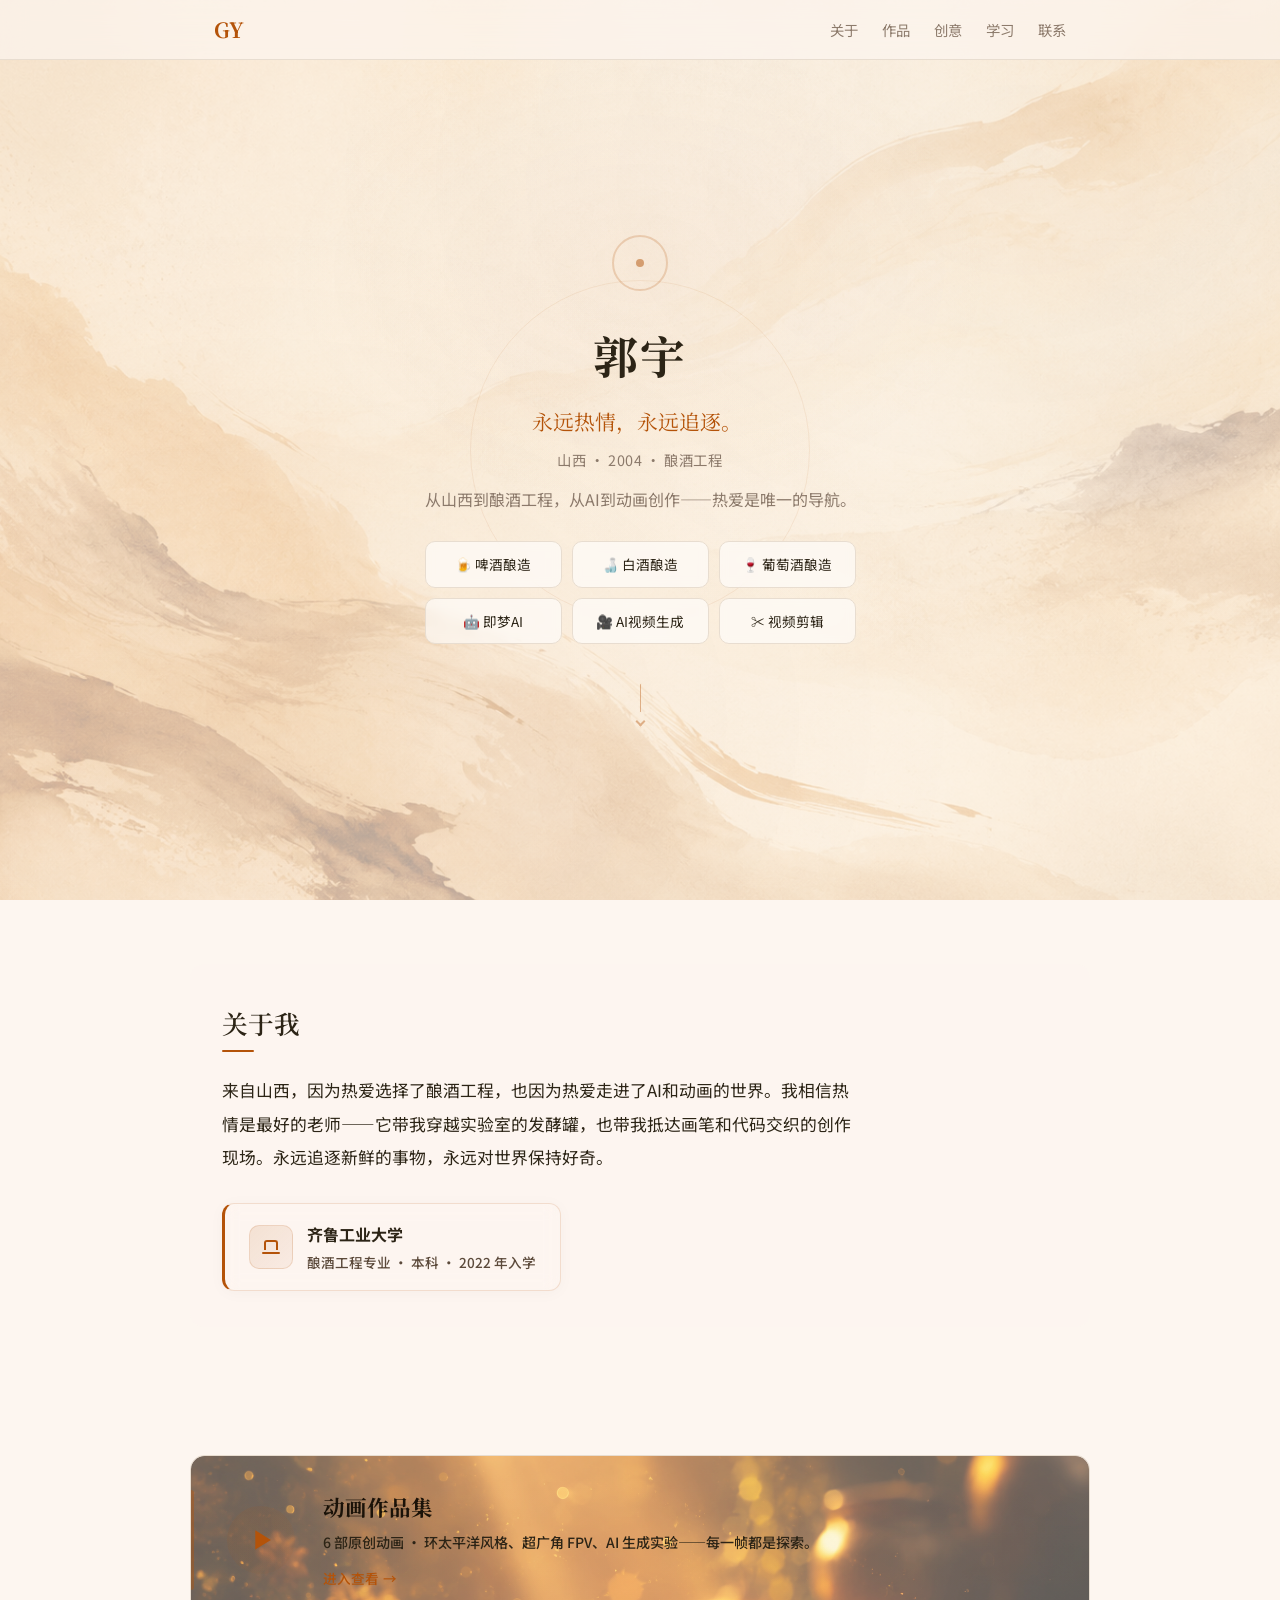
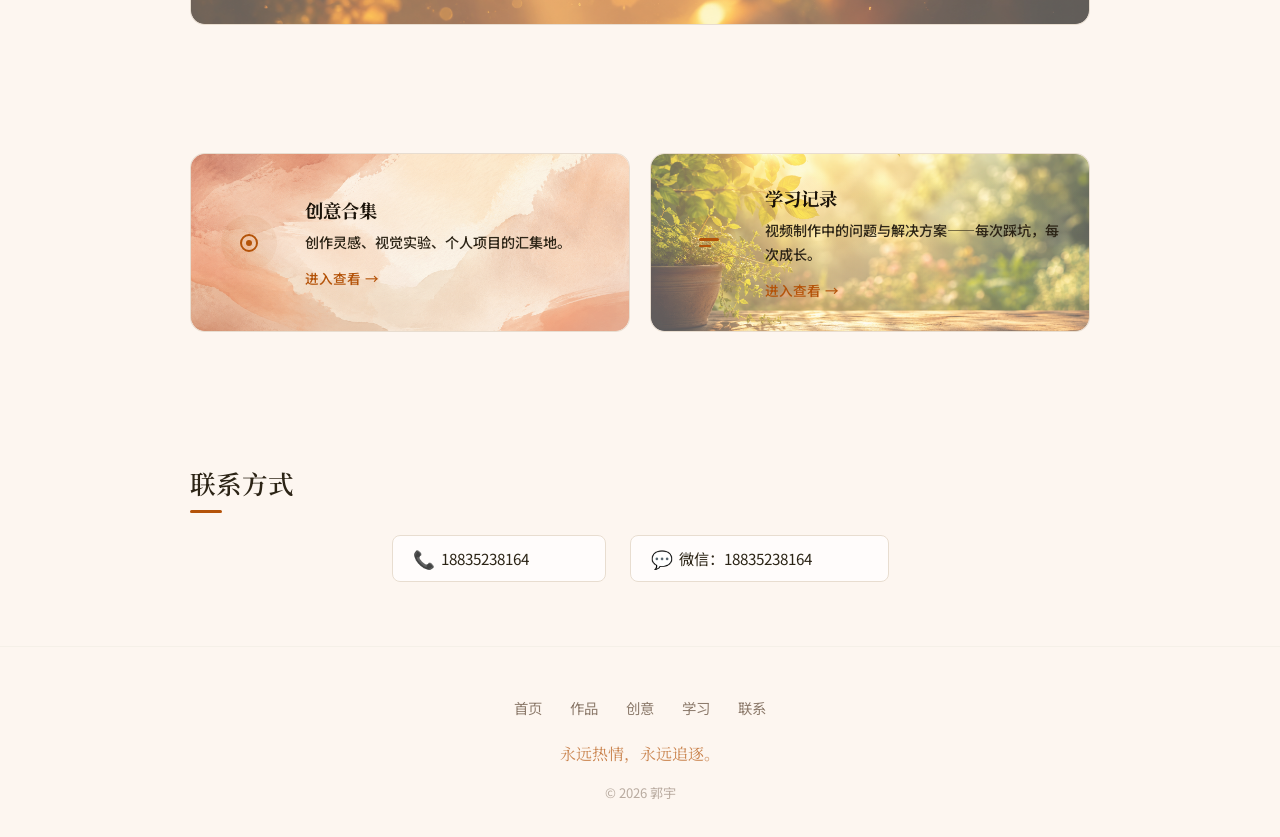
==== index.html @ 1d358f66 "fix: remove background from education badge Co-Authored-By: Claude Opus 4.7 <noreply@anthropic.com>" ====
<!DOCTYPE html>
<html lang="zh-CN">
<head>
  <meta charset="UTF-8">
  <meta name="viewport" content="width=device-width, initial-scale=1.0">
  <link rel="icon" type="image/png" href="images/favicon.png">
  <title>郭宇 · 个人主页</title>
  <meta name="description" content="永远热情，永远追逐。从山西到酿酒工程，从AI到动画创作。">
  <!-- Open Graph / 社交分享 -->
  <meta property="og:title" content="郭宇 · 个人主页">
  <meta property="og:description" content="永远热情，永远追逐。从酿酒工程到AI动画创作——热爱是唯一的导航。">
  <meta property="og:type" content="website">
  <meta property="og:locale" content="zh_CN">
  <link rel="preconnect" href="https://fonts.googleapis.com">
  <link href="https://fonts.googleapis.com/css2?family=Noto+Sans+SC:wght@300;400;500;700&family=Noto+Serif+SC:wght@400;600;700&family=Inter:wght@300;400;500&display=swap" rel="stylesheet">
  <link rel="stylesheet" href="css/style.css?v=23">
</head>
<body>
  <nav id="navbar">
    <div class="nav-inner">
      <span class="nav-logo">GY</span>
      <div class="nav-links">
        <a href="#about">关于</a>
        <a href="works.html">作品</a>
        <a href="creative.html">创意</a>
        <a href="learning.html">学习</a>
        <a href="#contact">联系</a>
      </div>
    </div>
  </nav>

  <section id="hero">
    <div class="hero-bg"></div>
    <div class="hero-content">
      <div class="hero-ornament reveal"></div>
      <h1 class="hero-name reveal">郭宇</h1>
      <p class="hero-tagline reveal">永远热情，永远追逐。</p>
      <p class="hero-meta reveal">山西 · 2004 · 酿酒工程</p>
      <p class="hero-subtitle reveal">从山西到酿酒工程，从AI到动画创作——热爱是唯一的导航。</p>
      <div class="hero-skills">
        <span class="hero-skill-tag reveal">🍺 啤酒酿造</span>
        <span class="hero-skill-tag reveal">🍶 白酒酿造</span>
        <span class="hero-skill-tag reveal">🍷 葡萄酒酿造</span>
        <span class="hero-skill-tag reveal">🤖 即梦AI</span>
        <span class="hero-skill-tag reveal">🎥 AI视频生成</span>
        <span class="hero-skill-tag reveal">✂️ 视频剪辑</span>
      </div>
      <div class="hero-scroll-hint"><span></span></div>
    </div>
  </section>

  <section id="about" class="section">
    <div class="container">
      <div class="about-card reveal">
        <h2 class="section-title">关于我</h2>
        <div class="about-content">
          <p>来自山西，因为热爱选择了酿酒工程，也因为热爱走进了AI和动画的世界。我相信热情是最好的老师——它带我穿越实验室的发酵罐，也带我抵达画笔和代码交织的创作现场。永远追逐新鲜的事物，永远对世界保持好奇。</p>
        </div>
        <div class="about-edu">
          <div class="about-edu-badge">
            <div class="icon-graduation"></div>
          </div>
          <div class="about-edu-text">
            <strong>齐鲁工业大学</strong>
            <span>酿酒工程专业 · 本科 · 2022 年入学</span>
          </div>
        </div>
      </div>
    </div>
  </section>

  <!-- 作品 — 全宽大卡 -->
  <section id="works" class="section">
    <div class="container">
      <a href="works.html" class="section-entry entry-featured reveal">
        <div class="entry-bg" style="background-image: url('images/bg-works.png')"></div>
        <div class="entry-visual">
          <div class="entry-icon-circle entry-icon-lg">
            <div class="entry-icon-shape icon-works"></div>
          </div>
        </div>
        <div class="entry-body">
          <h3>动画作品集</h3>
          <p>6 部原创动画 · 环太平洋风格、超广角 FPV、AI 生成实验——每一帧都是探索。</p>
          <span class="entry-arrow">进入查看 <span class="arrow">→</span></span>
        </div>
        <div class="entry-accent-bar"></div>
      </a>
    </div>
  </section>

  <!-- 创意 + 学习 并排 -->
  <section id="creative" class="section">
    <div class="container">
      <div class="entry-row">
        <a href="creative.html" class="section-entry reveal">
          <div class="entry-bg" style="background-image: url('images/bg-creative.png')"></div>
          <div class="entry-visual">
            <div class="entry-icon-circle">
              <div class="entry-icon-shape icon-creative"></div>
            </div>
          </div>
          <div class="entry-body">
            <h3>创意合集</h3>
            <p>创作灵感、视觉实验、个人项目的汇集地。</p>
            <span class="entry-arrow">进入查看 <span class="arrow">→</span></span>
          </div>
        </a>
        <a href="learning.html" class="section-entry reveal">
          <div class="entry-bg" style="background-image: url('images/bg-learning.png')"></div>
          <div class="entry-visual">
            <div class="entry-icon-circle">
              <div class="entry-icon-shape icon-learning"></div>
            </div>
          </div>
          <div class="entry-body">
            <h3>学习记录</h3>
            <p>视频制作中的问题与解决方案——每次踩坑，每次成长。</p>
            <span class="entry-arrow">进入查看 <span class="arrow">→</span></span>
          </div>
        </a>
      </div>
    </div>
  </section>

  <section id="contact" class="section">
    <div class="container">
      <h2 class="section-title reveal">联系方式</h2>
      <div class="contact-content reveal">
        <div class="contact-links">
          <button class="contact-link" data-copy="18835238164">
            <span class="contact-link-icon">📞</span>
            <span>18835238164</span>
            <span class="contact-copy-hint">点击复制</span>
          </button>
          <button class="contact-link" data-copy="18835238164">
            <span class="contact-link-icon">💬</span>
            <span>微信：18835238164</span>
            <span class="contact-copy-hint">点击复制</span>
          </button>
        </div>
      </div>
    </div>
  </section>

  <footer>
    <div class="footer-inner">
      <div class="footer-links">
        <a href="index.html">首页</a>
        <a href="works.html">作品</a>
        <a href="creative.html">创意</a>
        <a href="learning.html">学习</a>
        <a href="#contact">联系</a>
      </div>
      <p class="footer-tagline">永远热情，永远追逐。</p>
      <p class="footer-copy">&copy; 2026 郭宇</p>
    </div>
  </footer>

  <button id="back-to-top" aria-label="回到顶部">↑</button>
  <div class="toast" id="copy-toast">✓ 已复制到剪贴板</div>
  <script src="js/main.js?v=23"></script>
</body>
</html>
---- css/style.css ----
:root {
  --bg: #FDF6F0;
  --bg-alt: #F5EDE3;
  --card-bg: rgba(255, 255, 255, 0.7);
  --card-border: #E8DDD0;
  --text: #2C2416;
  --text-secondary: #8C7A6B;
  --accent: #B45309;
  --divider: #F5F0E8;
  --glass-blur: blur(12px);
  --font-serif: 'Noto Serif SC', Georgia, serif;
  --font-sans: 'Noto Sans SC', 'Inter', sans-serif;
  --max-width: 900px;
  --nav-height: 60px;
}

*, *::before, *::after {
  margin: 0;
  padding: 0;
  box-sizing: border-box;
}

html {
  scroll-behavior: smooth;
  font-size: 16px;
}

body {
  font-family: var(--font-sans);
  background: var(--bg);
  color: var(--text);
  line-height: 1.8;
  -webkit-font-smoothing: antialiased;
  position: relative;
}

/* Full-page fixed background image */
body::before {
  content: '';
  position: fixed;
  inset: 0;
  background: url('../images/hero-bg.png') center/cover no-repeat;
  z-index: -1;
  opacity: 0.35;
}

#navbar {
  position: fixed;
  top: 0;
  left: 0;
  right: 0;
  height: var(--nav-height);
  background: rgba(253, 246, 240, 0.7);
  backdrop-filter: var(--glass-blur);
  border-bottom: 1px solid var(--card-border);
  z-index: 100;
}

.nav-inner {
  max-width: var(--max-width);
  margin: 0 auto;
  display: flex;
  justify-content: space-between;
  align-items: center;
  height: 100%;
  padding: 0 24px;
}

.nav-logo {
  font-family: var(--font-serif);
  font-weight: 700;
  font-size: 1.3rem;
  color: var(--accent);
}

.nav-links {
  display: flex;
  gap: 24px;
}

.nav-links a {
  text-decoration: none;
  color: var(--text-secondary);
  font-size: 0.9rem;
  font-weight: 400;
  transition: color 0.2s;
}

.nav-links a:hover {
  color: var(--accent);
}

@media (max-width: 640px) {
  .nav-links {
    gap: 12px;
  }
  .nav-links a {
    font-size: 0.78rem;
  }
}

#hero {
  position: relative;
  min-height: 100vh;
  display: flex;
  align-items: center;
  justify-content: center;
  text-align: center;
  overflow: hidden;
}

.hero-bg {
  position: absolute;
  inset: 0;
  background:
    radial-gradient(ellipse 600px 400px at 50% 30%, rgba(180, 83, 9, 0.04) 0%, transparent 60%),
    radial-gradient(ellipse at 20% 80%, rgba(180, 83, 9, 0.04) 0%, transparent 50%),
    radial-gradient(ellipse at 80% 20%, rgba(140, 122, 107, 0.03) 0%, transparent 50%);
  z-index: 0;
}

.hero-bg::before {
  content: '';
  position: absolute;
  inset: 0;
  background-image:
    radial-gradient(circle at 15% 85%, rgba(180, 83, 9, 0.04) 1px, transparent 1px),
    radial-gradient(circle at 85% 15%, rgba(140, 122, 107, 0.03) 1px, transparent 1px);
  background-size: 60px 60px, 40px 40px;
  opacity: 0.4;
}

/* Decorative ring behind hero text */
.hero-bg::after {
  content: '';
  position: absolute;
  top: 50%;
  left: 50%;
  transform: translate(-50%, -50%);
  width: 340px;
  height: 340px;
  border: 1px solid rgba(180, 83, 9, 0.08);
  border-radius: 50%;
  pointer-events: none;
}

.hero-content {
  position: relative;
  z-index: 1;
  padding: 120px 24px 60px;
}

.hero-ornament {
  width: 56px;
  height: 56px;
  border-radius: 50%;
  border: 2px solid rgba(180, 83, 9, 0.2);
  margin: 0 auto 24px;
  position: relative;
}
.hero-ornament::after {
  content: '';
  position: absolute;
  top: 50%;
  left: 50%;
  transform: translate(-50%, -50%);
  width: 8px;
  height: 8px;
  background: var(--accent);
  border-radius: 50%;
  opacity: 0.5;
}

.hero-name {
  font-family: var(--font-serif);
  font-size: 2.8rem;
  font-weight: 700;
  color: var(--text);
  letter-spacing: 0.05em;
  margin-bottom: 8px;
}

.hero-tagline {
  font-family: var(--font-serif);
  font-size: 1.3rem;
  color: var(--accent);
  margin-bottom: 6px;
}

/* Typewriter cursor */
.hero-tagline.typing::after {
  content: '|';
  animation: blink 0.8s step-end infinite;
  color: var(--accent);
  opacity: 0.6;
}

.hero-tagline.typed::after {
  content: '|';
  color: var(--accent);
  opacity: 0;
  transition: opacity 0.5s;
}

@keyframes blink {
  0%, 100% { opacity: 0.6; }
  50% { opacity: 0; }
}

.hero-meta {
  font-size: 0.9rem;
  color: var(--text-secondary);
  margin-bottom: 12px;
  letter-spacing: 0.04em;
}

.hero-subtitle {
  font-size: 1rem;
  color: var(--text-secondary);
  max-width: 480px;
  margin: 0 auto;
  line-height: 1.8;
}

.hero-skills {
  display: grid;
  grid-template-columns: repeat(3, 1fr);
  gap: 10px;
  margin-top: 28px;
  max-width: 480px;
  margin-left: auto;
  margin-right: auto;
}

.hero-skill-tag {
  display: flex;
  align-items: center;
  justify-content: center;
  gap: 5px;
  padding: 10px 8px;
  background: rgba(255,255,255,0.6);
  backdrop-filter: blur(4px);
  border: 1px solid var(--card-border);
  border-radius: 10px;
  font-size: 0.85rem;
  color: var(--text);
  transition: all 0.25s;
  white-space: nowrap;
}

.hero-skill-tag:hover {
  background: rgba(255,255,255,0.9);
  border-color: var(--accent);
  transform: translateY(-1px);
  box-shadow: 0 4px 16px rgba(0,0,0,0.05);
}

@media (max-width: 480px) {
  .hero-skills {
    grid-template-columns: repeat(2, 1fr);
    max-width: 320px;
  }
  .hero-skill-tag {
    font-size: 0.78rem;
    padding: 8px 6px;
  }
}

.hero-scroll-hint {
  margin-top: 40px;
  display: flex;
  flex-direction: column;
  align-items: center;
  gap: 6px;
  opacity: 0.4;
}

.hero-scroll-hint span {
  display: block;
  width: 1px;
  height: 28px;
  background: var(--accent);
  border-radius: 1px;
  animation: scrollLine 2.5s ease-in-out infinite;
}

.hero-scroll-hint::after {
  content: '';
  display: block;
  width: 7px;
  height: 7px;
  border-right: 2px solid var(--accent);
  border-bottom: 2px solid var(--accent);
  transform: rotate(45deg);
  animation: scrollChevron 2.5s ease-in-out infinite;
}

@keyframes scrollLine {
  0%, 100% { height: 28px; opacity: 0.6; }
  50% { height: 14px; opacity: 1; }
}

@keyframes scrollChevron {
  0%, 100% { opacity: 0.6; transform: rotate(45deg) translateY(0); }
  50% { opacity: 1; transform: rotate(45deg) translateY(3px); }
}

/* ============================================
   Shared Section & Card Styles
   ============================================ */

.section {
  padding: 64px 24px;
}

/* Card background image layer */
.entry-bg {
  position: absolute;
  inset: 0;
  background-size: cover;
  background-position: center;
  border-radius: 14px;
  z-index: 0;
  pointer-events: none;
}

.entry-bg::after {
  content: '';
  position: absolute;
  inset: 0;
  background: rgba(253, 246, 240, 0.35);
  border-radius: inherit;
}

.entry-visual,
.entry-body,
.entry-accent-bar {
  position: relative;
  z-index: 1;
}

.entry-row {
  display: grid;
  grid-template-columns: 1fr 1fr;
  gap: 20px;
}

.container {
  max-width: var(--max-width);
  margin: 0 auto;
}

.section-title {
  font-family: var(--font-serif);
  font-size: 1.6rem;
  font-weight: 600;
  color: var(--text);
  margin-bottom: 28px;
  position: relative;
  display: inline-block;
}

.section-title::after {
  content: '';
  position: absolute;
  bottom: -6px;
  left: 0;
  width: 32px;
  height: 2.5px;
  background: var(--accent);
  border-radius: 2px;
}

.card {
  background: var(--card-bg);
  backdrop-filter: var(--glass-blur);
  border: 1px solid var(--card-border);
  border-radius: 12px;
  padding: 24px;
  transition: transform 0.2s, box-shadow 0.2s;
}

.card:hover {
  transform: translateY(-2px);
  box-shadow: 0 8px 30px rgba(0,0,0,0.06);
}

/* ============================================
   About Section
   ============================================ */

.about-card {
  position: relative;
  border-radius: 14px;
  padding: 36px 32px;
  background: rgba(253, 246, 240, 0.4);
}

/* ============================================
   About & Education
   ============================================ */

.about-content {
  max-width: 640px;
}

.about-content p {
  font-size: 1.05rem;
  color: var(--text);
  line-height: 2;
}

/* Education badge inside about section */
.about-edu {
  display: inline-flex;
  align-items: center;
  gap: 14px;
  margin-top: 28px;
  padding: 16px 24px;
  backdrop-filter: blur(8px);
  border: 1px solid rgba(180,83,9,0.15);
  border-left: 3px solid var(--accent);
  border-radius: 12px;
  box-shadow: 0 2px 16px rgba(0,0,0,0.03);
  transition: all 0.3s;
  position: relative;
  overflow: hidden;
}

.about-edu:hover {
  border-color: rgba(180,83,9,0.3);
  box-shadow: 0 4px 24px rgba(0,0,0,0.05);
  transform: translateY(-1px);
}

.about-edu-badge,
.about-edu-text {
  position: relative;
  z-index: 1;
}

.about-edu-badge {
  width: 44px;
  height: 44px;
  display: flex;
  align-items: center;
  justify-content: center;
  background: linear-gradient(135deg, rgba(180,83,9,0.12), rgba(180,83,9,0.06));
  border: 1px solid rgba(180,83,9,0.15);
  border-radius: 10px;
  flex-shrink: 0;
}

/* CSS graduation cap icon */
.icon-graduation {
  width: 20px;
  height: 14px;
  position: relative;
}

.icon-graduation::before {
  content: '';
  position: absolute;
  top: 0;
  left: 50%;
  transform: translateX(-50%);
  width: 14px;
  height: 10px;
  border: 2px solid var(--accent);
  border-radius: 3px 3px 0 0;
  border-bottom: none;
}

.icon-graduation::after {
  content: '';
  position: absolute;
  bottom: 0;
  left: 50%;
  transform: translateX(-50%);
  width: 18px;
  height: 2px;
  background: var(--accent);
  border-radius: 1px;
}

.about-edu-text {
  display: flex;
  flex-direction: column;
  gap: 1px;
}

.about-edu-text strong {
  font-size: 1rem;
  font-weight: 700;
  color: var(--text);
}

.about-edu-text span {
  font-size: 0.85rem;
  font-weight: 500;
  color: #5c4a3b;
}
}

/* ============================================
   Skills
   ============================================ */

.skills-grid {
  display: grid;
  grid-template-columns: 1fr 1fr;
  gap: 32px;
}

.skill-group h3 {
  font-size: 1rem;
  font-weight: 500;
  color: var(--text-secondary);
  margin-bottom: 16px;
}

.skill-tags {
  display: flex;
  flex-wrap: wrap;
  gap: 10px;
}

.skill-tag {
  display: inline-block;
  padding: 6px 16px;
  background: var(--card-bg);
  border: 1px solid var(--card-border);
  border-radius: 20px;
  font-size: 0.9rem;
  color: var(--text);
  transition: all 0.2s;
}

.skill-tag:hover {
  border-color: var(--accent);
  color: var(--accent);
}

@media (max-width: 640px) {
  .skills-grid {
    grid-template-columns: 1fr;
    gap: 24px;
  }
}

/* ============================================
   Works / Portfolio
   ============================================ */

.works-category {
  margin-bottom: 40px;
}

.works-category h3 {
  font-size: 1.05rem;
  font-weight: 500;
  color: var(--text-secondary);
  margin-bottom: 16px;
  padding-bottom: 8px;
  border-bottom: 1px solid var(--divider);
}

.works-grid {
  display: grid;
  grid-template-columns: repeat(auto-fill, minmax(280px, 1fr));
  gap: 20px;
}

.work-card {
  background: var(--card-bg);
  backdrop-filter: var(--glass-blur);
  border: 1px solid var(--card-border);
  border-radius: 12px;
  overflow: hidden;
  transition: transform 0.2s;
}

.work-card:hover {
  transform: translateY(-4px);
}

.work-card video {
  width: 100%;
  display: block;
  background: #1a1a1a;
}

.work-card-info {
  padding: 16px;
}

.work-card-info h4 {
  font-size: 0.95rem;
  font-weight: 500;
  margin-bottom: 4px;
}

.work-card-info .work-meta {
  font-size: 0.8rem;
  color: var(--text-secondary);
}

/* ============================================
   Creative & Learning
   ============================================ */

.creative-grid {
  display: grid;
  grid-template-columns: repeat(auto-fill, minmax(260px, 1fr));
  gap: 20px;
}

.creative-card {
  background: var(--card-bg);
  backdrop-filter: var(--glass-blur);
  border: 1px solid var(--card-border);
  border-radius: 12px;
  overflow: hidden;
}

.creative-card img {
  width: 100%;
  height: 180px;
  object-fit: cover;
  filter: saturate(1) brightness(0.92);
  transition: filter 0.4s ease;
}

.creative-card:hover img {
  filter: saturate(1.15) brightness(1.03);
}

.creative-card-body {
  padding: 16px;
}

.creative-card-body h4 {
  font-size: 0.95rem;
  font-weight: 500;
  margin-bottom: 4px;
}

.creative-card-body p {
  font-size: 0.85rem;
  color: var(--text-secondary);
  line-height: 1.6;
}

.learning-list {
  display: flex;
  flex-direction: column;
  gap: 16px;
}

.learning-item {
  background: var(--card-bg);
  backdrop-filter: var(--glass-blur);
  border: 1px solid var(--card-border);
  border-radius: 12px;
  padding: 20px 24px;
}

.learning-item .problem {
  font-weight: 500;
  color: var(--accent);
  margin-bottom: 8px;
}

.learning-item .solution {
  color: var(--text);
  line-height: 1.8;
}

.learning-item .date {
  font-size: 0.8rem;
  color: var(--text-secondary);
  margin-top: 12px;
}

/* ============================================
   Contact & Footer
   ============================================ */

.contact-content {
  text-align: center;
}

.contact-status {
  display: inline-block;
  padding: 6px 20px;
  background: rgba(180, 83, 9, 0.08);
  border: 1px solid rgba(180, 83, 9, 0.15);
  border-radius: 20px;
  color: var(--accent);
  font-size: 0.9rem;
  margin-bottom: 24px;
}

.contact-links {
  display: flex;
  justify-content: center;
  gap: 24px;
  flex-wrap: wrap;
}

.contact-link {
  text-decoration: none;
  color: var(--text);
  padding: 10px 20px;
  background: var(--card-bg);
  border: 1px solid var(--card-border);
  border-radius: 8px;
  transition: all 0.2s;
  font-family: inherit;
  font-size: 0.95rem;
  cursor: pointer;
  display: inline-flex;
  align-items: center;
  gap: 6px;
  position: relative;
}

.contact-link:hover {
  border-color: var(--accent);
  color: var(--accent);
}

.contact-link-icon {
  font-size: 1.1rem;
}

.contact-copy-hint {
  font-size: 0.72rem;
  color: var(--text-secondary);
  opacity: 0;
  transition: opacity 0.2s;
  margin-left: 2px;
}

.contact-link:hover .contact-copy-hint {
  opacity: 0.7;
}

/* Toast notification */
.toast {
  position: fixed;
  bottom: 40px;
  left: 50%;
  transform: translateX(-50%) translateY(20px);
  background: var(--text);
  color: #fff;
  padding: 10px 24px;
  border-radius: 20px;
  font-size: 0.9rem;
  opacity: 0;
  transition: all 0.35s cubic-bezier(0.22, 0.61, 0.36, 1);
  pointer-events: none;
  z-index: 200;
}

.toast.toast-show {
  opacity: 1;
  transform: translateX(-50%) translateY(0);
}

/* ============================================
   Sub-page styles
   ============================================ */

.sub-page {
  padding-top: var(--nav-height);
}

.sub-hero {
  padding: 48px 24px 24px;
  text-align: center;
}

.sub-title {
  font-family: var(--font-serif);
  font-size: 2rem;
  font-weight: 700;
  color: var(--text);
  margin-bottom: 8px;
}

.sub-desc {
  font-size: 1rem;
  color: var(--text-secondary);
  max-width: 480px;
  margin: 0 auto;
  line-height: 1.8;
}

.nav-back {
  text-decoration: none;
  color: var(--text-secondary);
  font-size: 0.9rem;
  transition: color 0.2s;
}

.nav-back:hover {
  color: var(--accent);
}

.nav-spacer {
  width: 60px; /* balance the back link */
}

/* ============================================
   Section Entry Cards (gateway to sub-pages)
   ============================================ */

.section-entry {
  display: flex;
  align-items: center;
  gap: 28px;
  text-decoration: none;
  background-color: var(--bg);
  border: 1px solid var(--card-border);
  border-radius: 14px;
  padding: 28px 30px;
  transition: all 0.35s cubic-bezier(0.4, 0, 0.2, 1);
  position: relative;
  overflow: hidden;
}

/* Subtle texture */
.section-entry::after {
  content: '';
  position: absolute;
  inset: 0;
  background: linear-gradient(180deg, transparent 0%, rgba(180,83,9,0.012) 50%, transparent 100%);
  pointer-events: none;
}

/* Hover glow */
.section-entry::before {
  content: '';
  position: absolute;
  inset: 0;
  background: radial-gradient(ellipse at 0% 50%, rgba(180,83,9,0.04) 0%, transparent 70%);
  opacity: 0;
  transition: opacity 0.4s;
}

.section-entry:hover {
  transform: translateY(-2px);
  box-shadow: 0 8px 30px rgba(0,0,0,0.06);
  border-color: rgba(180,83,9,0.3);
}

.section-entry:hover::before {
  opacity: 1;
}

/* Featured (full-width) variant */
.entry-featured {
  padding: 32px 36px;
}

.entry-featured .entry-body h3 {
  font-size: 1.35rem;
  color: #1a1208;
}

.entry-accent-bar {
  position: absolute;
  left: 0;
  top: 20%;
  bottom: 20%;
  width: 3px;
  background: var(--accent);
  border-radius: 0 3px 3px 0;
  opacity: 0.4;
}

/* Icon area */
.entry-visual {
  flex-shrink: 0;
}

.entry-icon-circle {
  width: 56px;
  height: 56px;
  border-radius: 50%;
  background: linear-gradient(135deg, rgba(180,83,9,0.1) 0%, rgba(180,83,9,0.04) 100%);
  display: flex;
  align-items: center;
  justify-content: center;
  position: relative;
  transition: all 0.35s;
}

.entry-icon-lg {
  width: 68px;
  height: 68px;
}

.section-entry:hover .entry-icon-circle {
  background: linear-gradient(135deg, rgba(180,83,9,0.16) 0%, rgba(180,83,9,0.08) 100%);
  transform: scale(1.06);
}

/* CSS-only icons */
.entry-icon-shape {
  width: 24px;
  height: 24px;
  position: relative;
}

.icon-works {
  width: 24px;
  height: 24px;
  background: var(--accent);
  clip-path: polygon(20% 10%, 20% 90%, 85% 50%);
  margin-left: 3px;
}

.icon-creative {
  width: 18px;
  height: 18px;
  border: 2.5px solid var(--accent);
  border-radius: 50%;
  position: relative;
}
.icon-creative::after {
  content: '';
  position: absolute;
  top: 50%;
  left: 50%;
  transform: translate(-50%, -50%);
  width: 6px;
  height: 6px;
  background: var(--accent);
  border-radius: 50%;
}

.icon-learning {
  width: 20px;
  height: 20px;
  display: flex;
  flex-direction: column;
  justify-content: center;
  gap: 4px;
}
.icon-learning::before,
.icon-learning::after {
  content: '';
  display: block;
  height: 2.5px;
  border-radius: 2px;
  background: var(--accent);
}
.icon-learning::before { width: 20px; }
.icon-learning::after  { width: 12px; }

/* Text body */
.entry-body {
  flex: 1;
  min-width: 0;
}

.entry-body h3 {
  font-family: var(--font-serif);
  font-size: 1.15rem;
  font-weight: 700;
  color: #1a1208;
  margin-bottom: 4px;
}

.entry-body p {
  font-size: 0.88rem;
  font-weight: 500;
  color: #2C2416;
  line-height: 1.7;
  margin-bottom: 8px;
}

/* Arrow link */
.entry-arrow {
  font-size: 0.85rem;
  font-weight: 500;
  color: var(--accent);
  display: inline-flex;
  align-items: center;
  gap: 4px;
  transition: gap 0.3s;
}

.entry-arrow .arrow {
  display: inline-block;
  transition: transform 0.3s;
}

.section-entry:hover .entry-arrow {
  gap: 10px;
}

.section-entry:hover .entry-arrow .arrow {
  transform: translateX(3px);
}

@media (max-width: 640px) {
  .entry-row {
    grid-template-columns: 1fr;
    gap: 16px;
  }
  .section-entry {
    flex-direction: column;
    text-align: center;
    gap: 16px;
    padding: 26px 20px;
  }
  .entry-icon-circle {
    width: 48px;
    height: 48px;
  }
  .entry-icon-lg {
    width: 56px;
    height: 56px;
  }
  .entry-body h3 {
    font-size: 1.05rem;
  }
  .entry-accent-bar {
    display: none;
  }
}

/* Learning items always open on sub-page */
.learning-item-open .solution {
  display: block;
}

/* ============================================
   Footer
   ============================================ */

/* ============================================
   Scroll Entrance Animations
   ============================================ */

.reveal {
  opacity: 0;
  transform: translateY(24px);
  transition: opacity 0.6s cubic-bezier(0.22, 0.61, 0.36, 1),
              transform 0.6s cubic-bezier(0.22, 0.61, 0.36, 1);
}

.revealed {
  opacity: 1;
  transform: translateY(0);
}

/* Stagger delays for grid children */
.works-grid .reveal:nth-child(1) { transition-delay: 0.00s; }
.works-grid .reveal:nth-child(2) { transition-delay: 0.08s; }
.works-grid .reveal:nth-child(3) { transition-delay: 0.16s; }
.works-grid .reveal:nth-child(4) { transition-delay: 0.24s; }

.creative-grid .reveal:nth-child(1) { transition-delay: 0.00s; }
.creative-grid .reveal:nth-child(2) { transition-delay: 0.08s; }
.creative-grid .reveal:nth-child(3) { transition-delay: 0.16s; }
.creative-grid .reveal:nth-child(4) { transition-delay: 0.24s; }

.learning-list .reveal:nth-child(1) { transition-delay: 0.00s; }
.learning-list .reveal:nth-child(2) { transition-delay: 0.08s; }
.learning-list .reveal:nth-child(3) { transition-delay: 0.16s; }
.learning-list .reveal:nth-child(4) { transition-delay: 0.24s; }

.hero-content > .reveal:nth-child(1) { transition-delay: 0.00s; }
.hero-content > .reveal:nth-child(2) { transition-delay: 0.10s; }
.hero-content > .reveal:nth-child(3) { transition-delay: 0.20s; }
.hero-content > .reveal:nth-child(4) { transition-delay: 0.30s; }
.hero-content > .reveal:nth-child(5) { transition-delay: 0.40s; }

.hero-skills .reveal:nth-child(1) { transition-delay: 0.50s; }
.hero-skills .reveal:nth-child(2) { transition-delay: 0.56s; }
.hero-skills .reveal:nth-child(3) { transition-delay: 0.62s; }
.hero-skills .reveal:nth-child(4) { transition-delay: 0.68s; }
.hero-skills .reveal:nth-child(5) { transition-delay: 0.74s; }
.hero-skills .reveal:nth-child(6) { transition-delay: 0.80s; }

/* ============================================
   Back to Top
   ============================================ */

#back-to-top {
  position: fixed;
  bottom: 32px;
  right: 32px;
  width: 44px;
  height: 44px;
  border-radius: 50%;
  background: var(--card-bg);
  backdrop-filter: var(--glass-blur);
  border: 1px solid var(--card-border);
  color: var(--text-secondary);
  font-size: 1.2rem;
  cursor: pointer;
  z-index: 90;
  opacity: 0;
  transform: translateY(16px);
  pointer-events: none;
  transition: all 0.35s cubic-bezier(0.22, 0.61, 0.36, 1);
}

#back-to-top.btt-visible {
  opacity: 1;
  transform: translateY(0);
  pointer-events: auto;
}

#back-to-top:hover {
  border-color: var(--accent);
  color: var(--accent);
  transform: translateY(-3px);
  box-shadow: 0 6px 20px rgba(0,0,0,0.08);
}

/* Respect prefers-reduced-motion */
@media (prefers-reduced-motion: reduce) {
  .reveal {
    opacity: 1;
    transform: none;
    transition: none;
  }
}

/* ============================================
   Footer
   ============================================ */

footer {
  text-align: center;
  padding: 48px 24px 32px;
  color: var(--text-secondary);
  font-size: 0.85rem;
  border-top: 1px solid var(--divider);
}

.footer-inner {
  max-width: var(--max-width);
  margin: 0 auto;
}

.footer-links {
  display: flex;
  justify-content: center;
  gap: 28px;
  margin-bottom: 20px;
  flex-wrap: wrap;
}

.footer-links a {
  text-decoration: none;
  color: var(--text-secondary);
  font-size: 0.9rem;
  transition: color 0.2s;
}

.footer-links a:hover {
  color: var(--accent);
}

.footer-tagline {
  font-family: var(--font-serif);
  color: var(--accent);
  font-size: 1rem;
  margin-bottom: 12px;
  opacity: 0.7;
}

.footer-copy {
  font-size: 0.82rem;
  color: var(--text-secondary);
  opacity: 0.6;
}
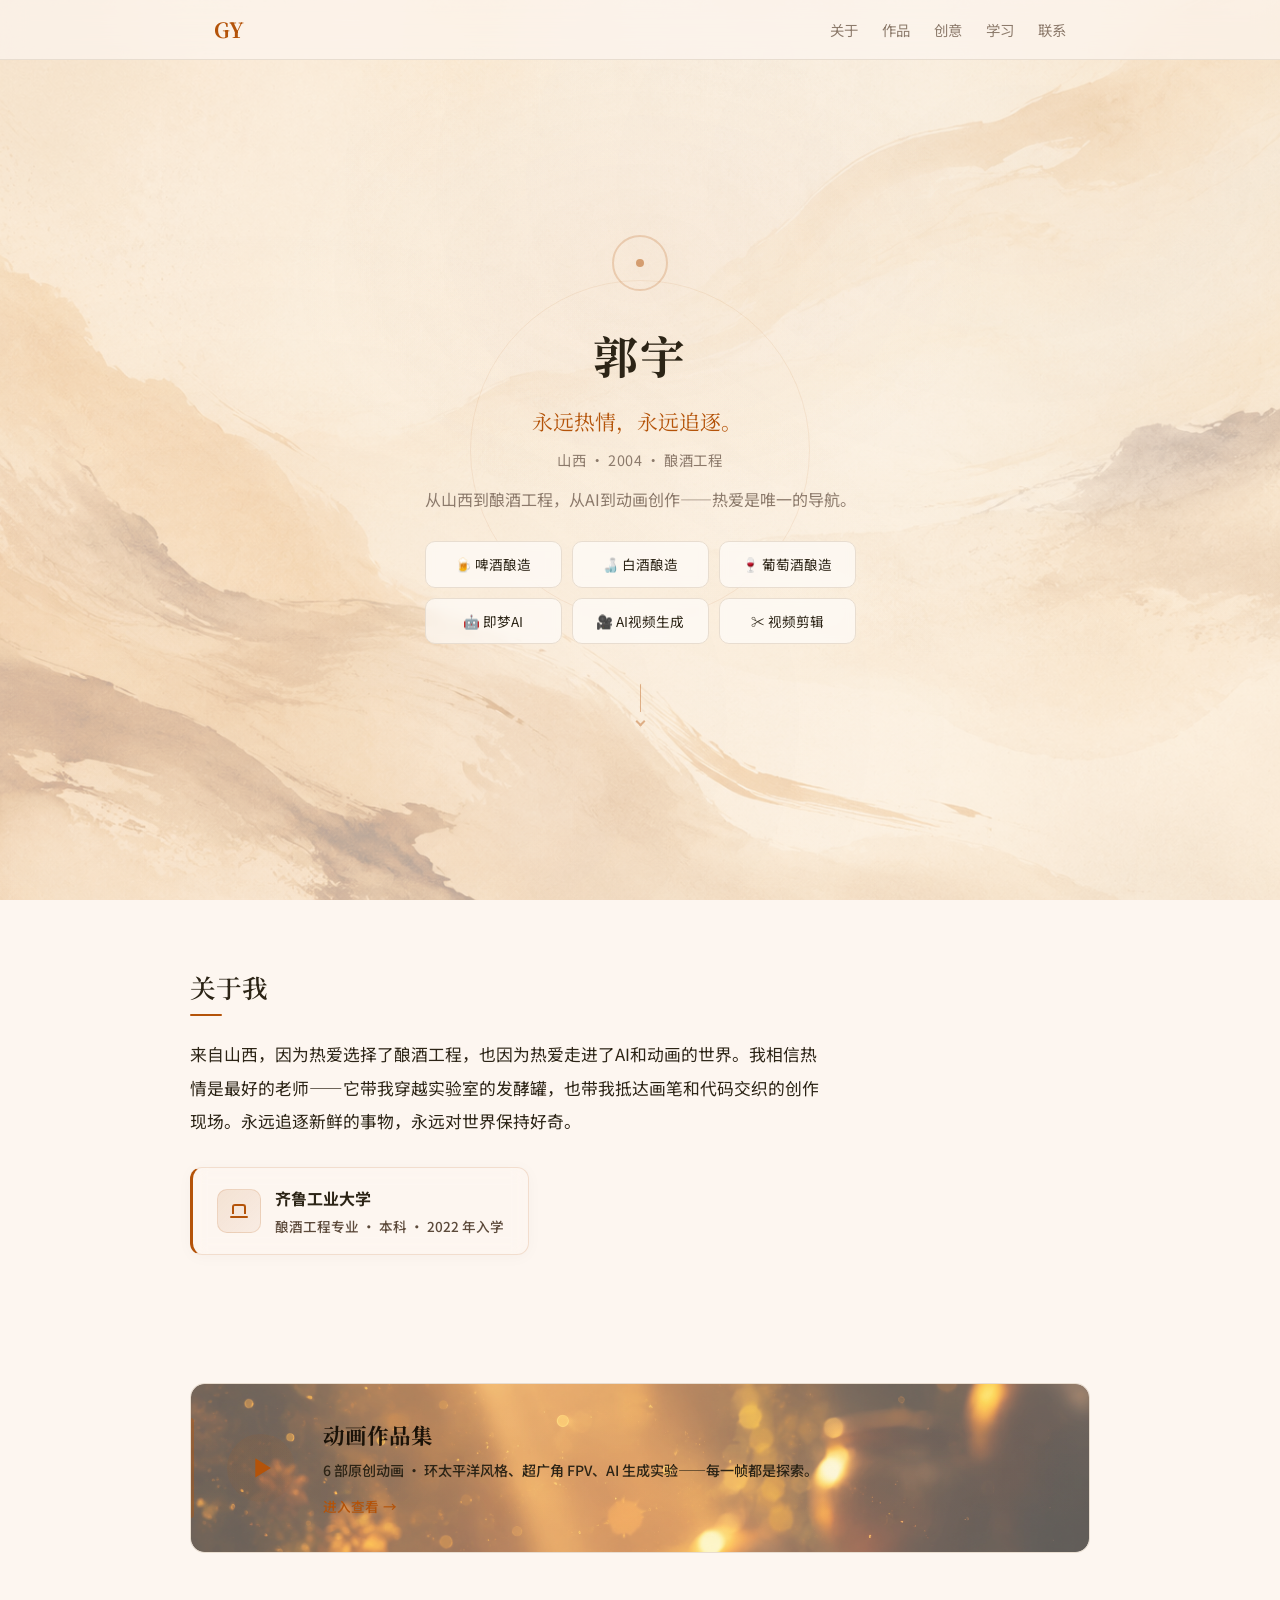
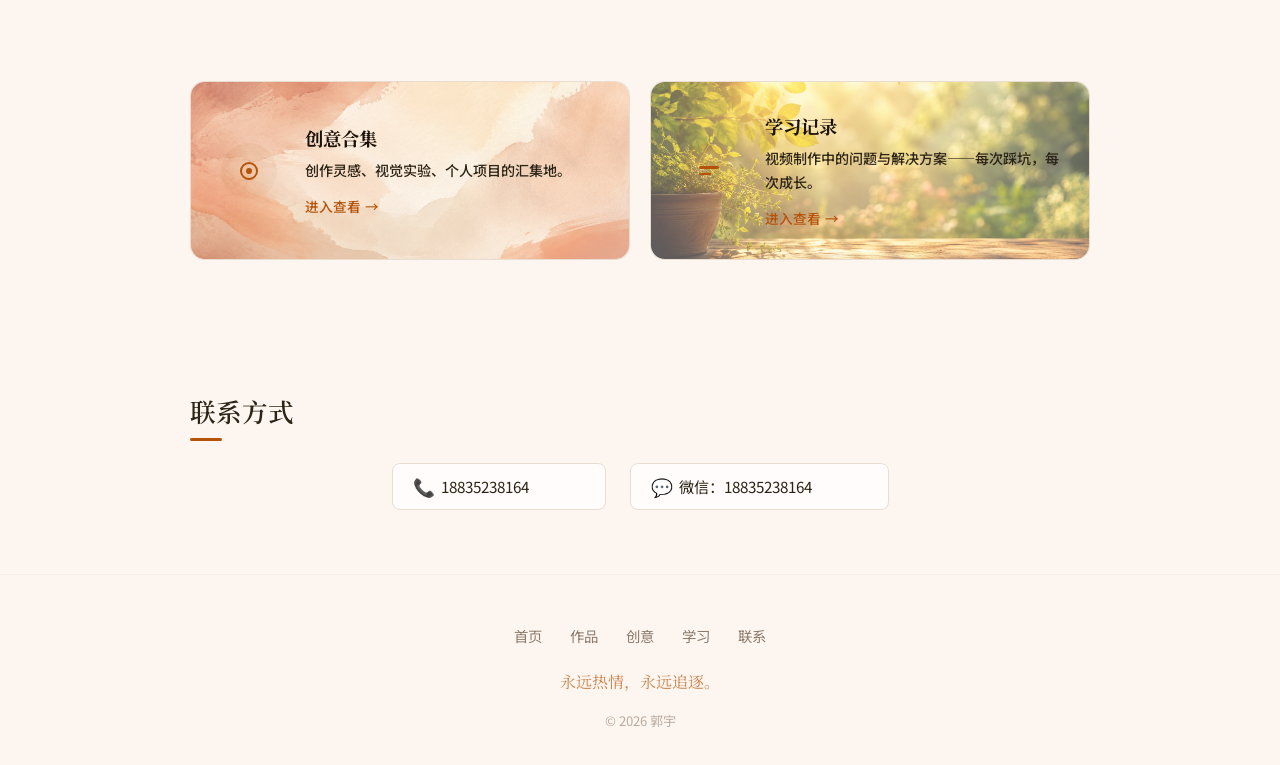
==== commit 2a366229: "fix: remove about-card wrapper, keep about section clean Co-Authored-By: Claude Opus 4.7 <noreply@an" ====
--- a/index.html
+++ b/index.html
@@ -13,7 +13,7 @@
   <meta property="og:locale" content="zh_CN">
   <link rel="preconnect" href="https://fonts.googleapis.com">
   <link href="https://fonts.googleapis.com/css2?family=Noto+Sans+SC:wght@300;400;500;700&family=Noto+Serif+SC:wght@400;600;700&family=Inter:wght@300;400;500&display=swap" rel="stylesheet">
-  <link rel="stylesheet" href="css/style.css?v=23">
+  <link rel="stylesheet" href="css/style.css?v=24">
 </head>
 <body>
   <nav id="navbar">
@@ -51,12 +51,11 @@
 
   <section id="about" class="section">
     <div class="container">
-      <div class="about-card reveal">
-        <h2 class="section-title">关于我</h2>
-        <div class="about-content">
+        <h2 class="section-title reveal">关于我</h2>
+        <div class="about-content reveal">
           <p>来自山西，因为热爱选择了酿酒工程，也因为热爱走进了AI和动画的世界。我相信热情是最好的老师——它带我穿越实验室的发酵罐，也带我抵达画笔和代码交织的创作现场。永远追逐新鲜的事物，永远对世界保持好奇。</p>
         </div>
-        <div class="about-edu">
+        <div class="about-edu reveal">
           <div class="about-edu-badge">
             <div class="icon-graduation"></div>
           </div>
@@ -65,7 +64,6 @@
             <span>酿酒工程专业 · 本科 · 2022 年入学</span>
           </div>
         </div>
-      </div>
     </div>
   </section>
 
@@ -159,6 +157,6 @@
 
   <button id="back-to-top" aria-label="回到顶部">↑</button>
   <div class="toast" id="copy-toast">✓ 已复制到剪贴板</div>
-  <script src="js/main.js?v=23"></script>
+  <script src="js/main.js?v=24"></script>
 </body>
 </html>
--- a/css/style.css
+++ b/css/style.css
@@ -383,17 +383,6 @@
 .card:hover {
   transform: translateY(-2px);
   box-shadow: 0 8px 30px rgba(0,0,0,0.06);
-}
-
-/* ============================================
-   About Section
-   ============================================ */
-
-.about-card {
-  position: relative;
-  border-radius: 14px;
-  padding: 36px 32px;
-  background: rgba(253, 246, 240, 0.4);
 }
 
 /* ============================================
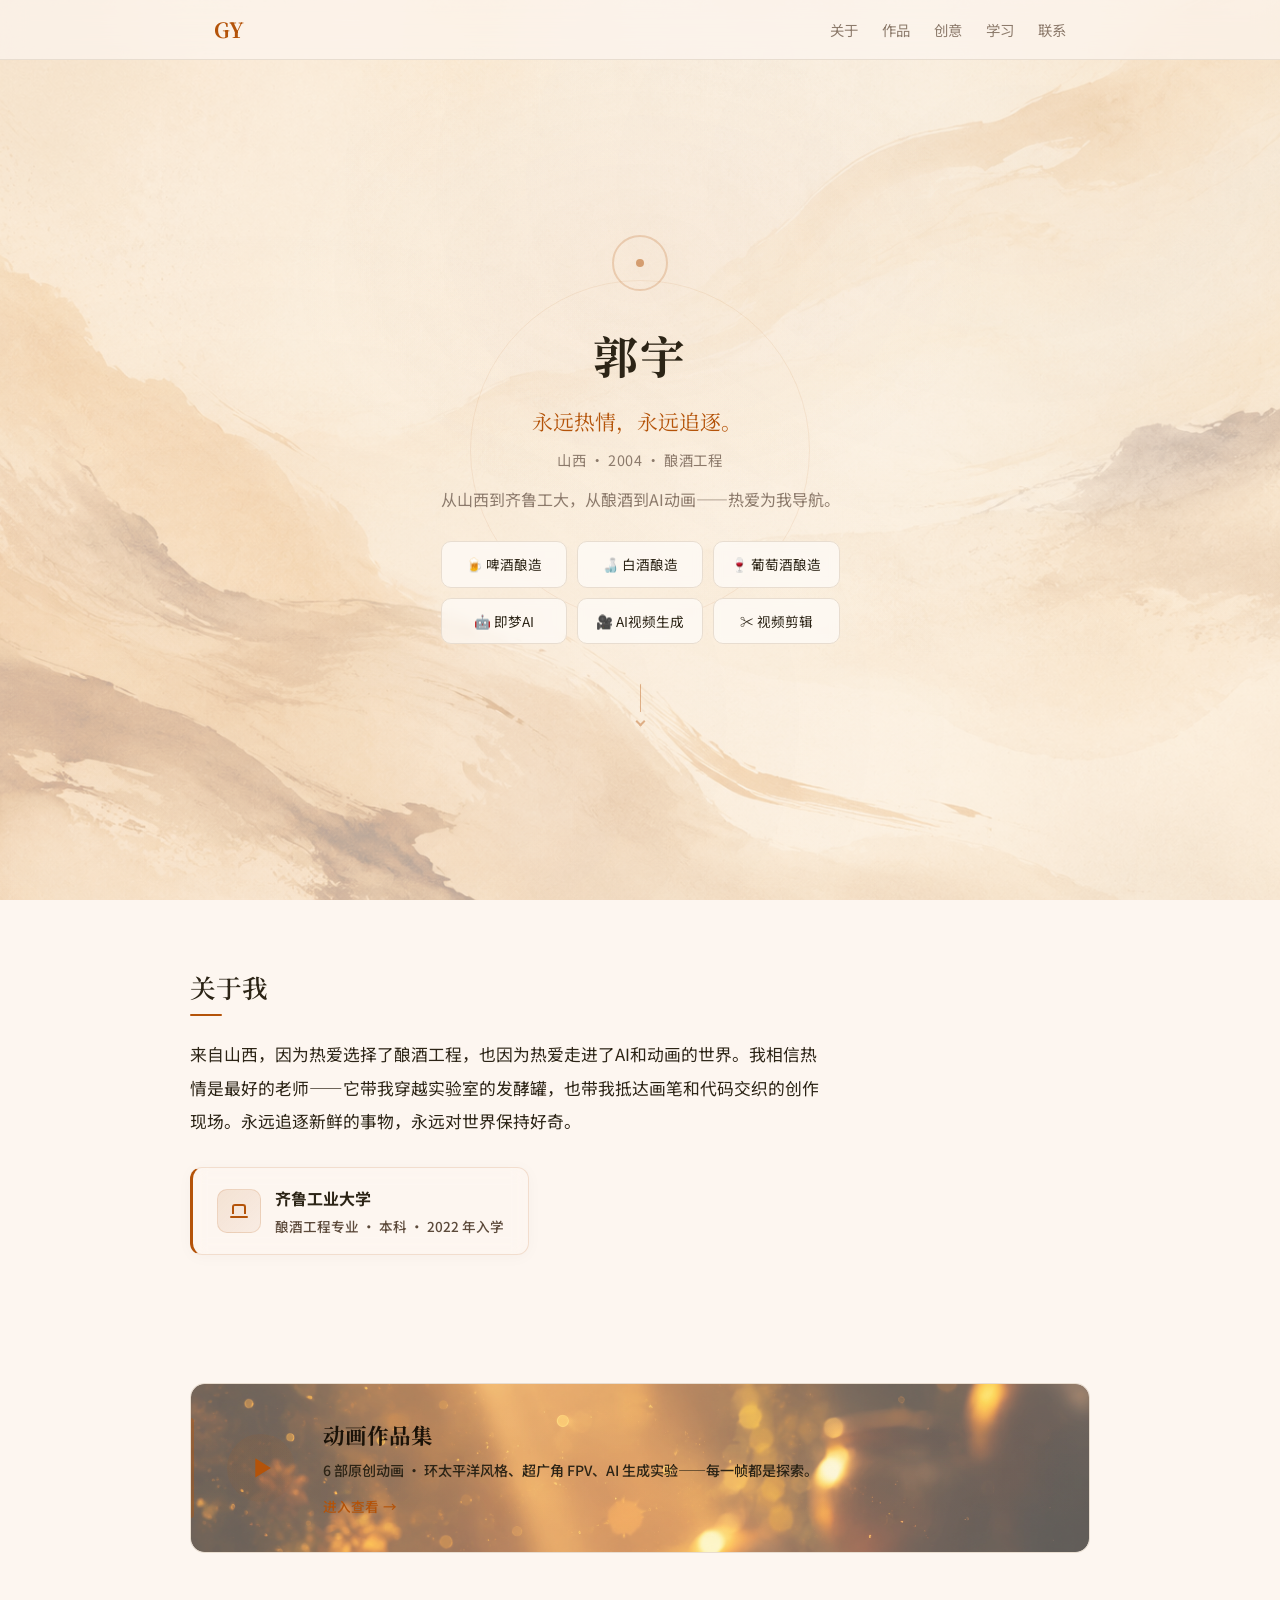
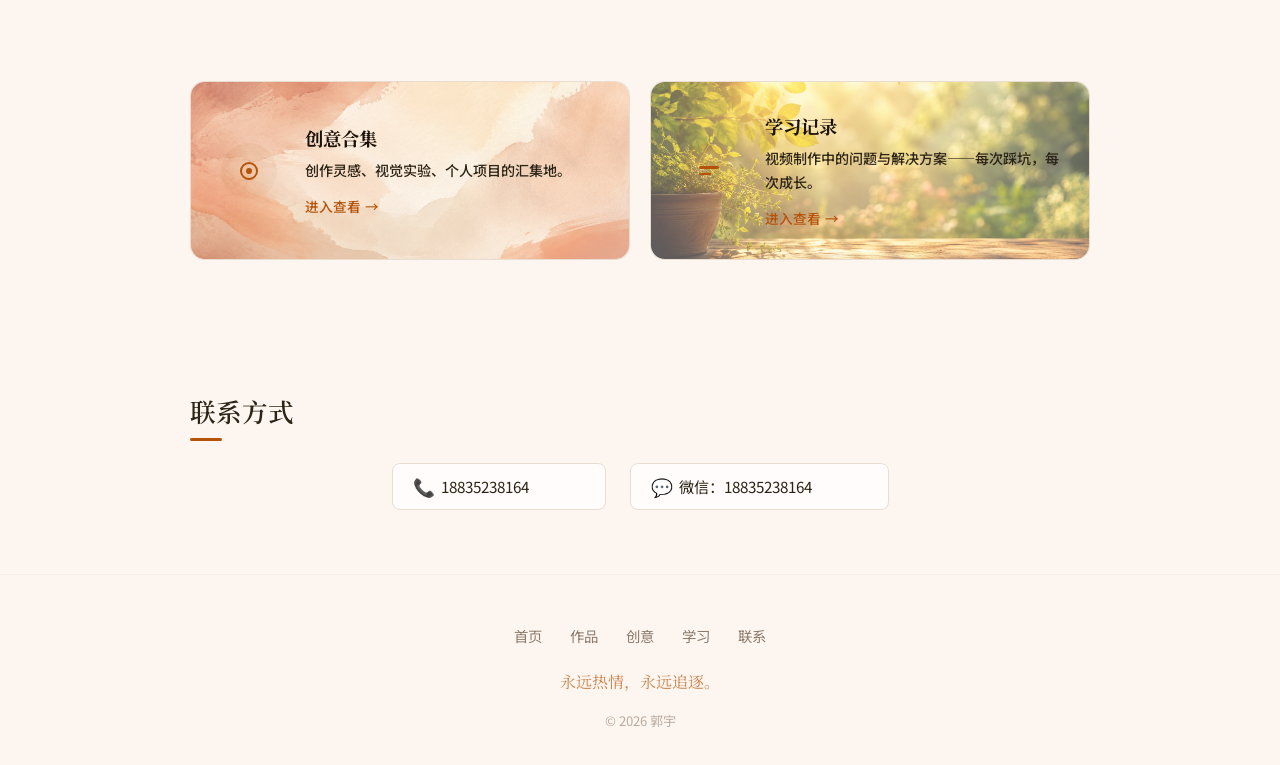
==== commit 88775cfd: "feat: update hero subtitle to clearer narrative 从山西到齐鲁工大，从酿酒到AI动画——热爱为我导航。  Co-Authored-By: Claude O" ====
--- a/index.html
+++ b/index.html
@@ -5,7 +5,7 @@
   <meta name="viewport" content="width=device-width, initial-scale=1.0">
   <link rel="icon" type="image/png" href="images/favicon.png">
   <title>郭宇 · 个人主页</title>
-  <meta name="description" content="永远热情，永远追逐。从山西到酿酒工程，从AI到动画创作。">
+  <meta name="description" content="永远热情，永远追逐。从山西到齐鲁工大，从酿酒到AI动画——热爱为我导航。">
   <!-- Open Graph / 社交分享 -->
   <meta property="og:title" content="郭宇 · 个人主页">
   <meta property="og:description" content="永远热情，永远追逐。从酿酒工程到AI动画创作——热爱是唯一的导航。">
@@ -13,7 +13,7 @@
   <meta property="og:locale" content="zh_CN">
   <link rel="preconnect" href="https://fonts.googleapis.com">
   <link href="https://fonts.googleapis.com/css2?family=Noto+Sans+SC:wght@300;400;500;700&family=Noto+Serif+SC:wght@400;600;700&family=Inter:wght@300;400;500&display=swap" rel="stylesheet">
-  <link rel="stylesheet" href="css/style.css?v=24">
+  <link rel="stylesheet" href="css/style.css?v=25">
 </head>
 <body>
   <nav id="navbar">
@@ -36,7 +36,7 @@
       <h1 class="hero-name reveal">郭宇</h1>
       <p class="hero-tagline reveal">永远热情，永远追逐。</p>
       <p class="hero-meta reveal">山西 · 2004 · 酿酒工程</p>
-      <p class="hero-subtitle reveal">从山西到酿酒工程，从AI到动画创作——热爱是唯一的导航。</p>
+      <p class="hero-subtitle reveal">从山西到齐鲁工大，从酿酒到AI动画——热爱为我导航。</p>
       <div class="hero-skills">
         <span class="hero-skill-tag reveal">🍺 啤酒酿造</span>
         <span class="hero-skill-tag reveal">🍶 白酒酿造</span>
@@ -157,6 +157,6 @@
 
   <button id="back-to-top" aria-label="回到顶部">↑</button>
   <div class="toast" id="copy-toast">✓ 已复制到剪贴板</div>
-  <script src="js/main.js?v=24"></script>
+  <script src="js/main.js?v=25"></script>
 </body>
 </html>
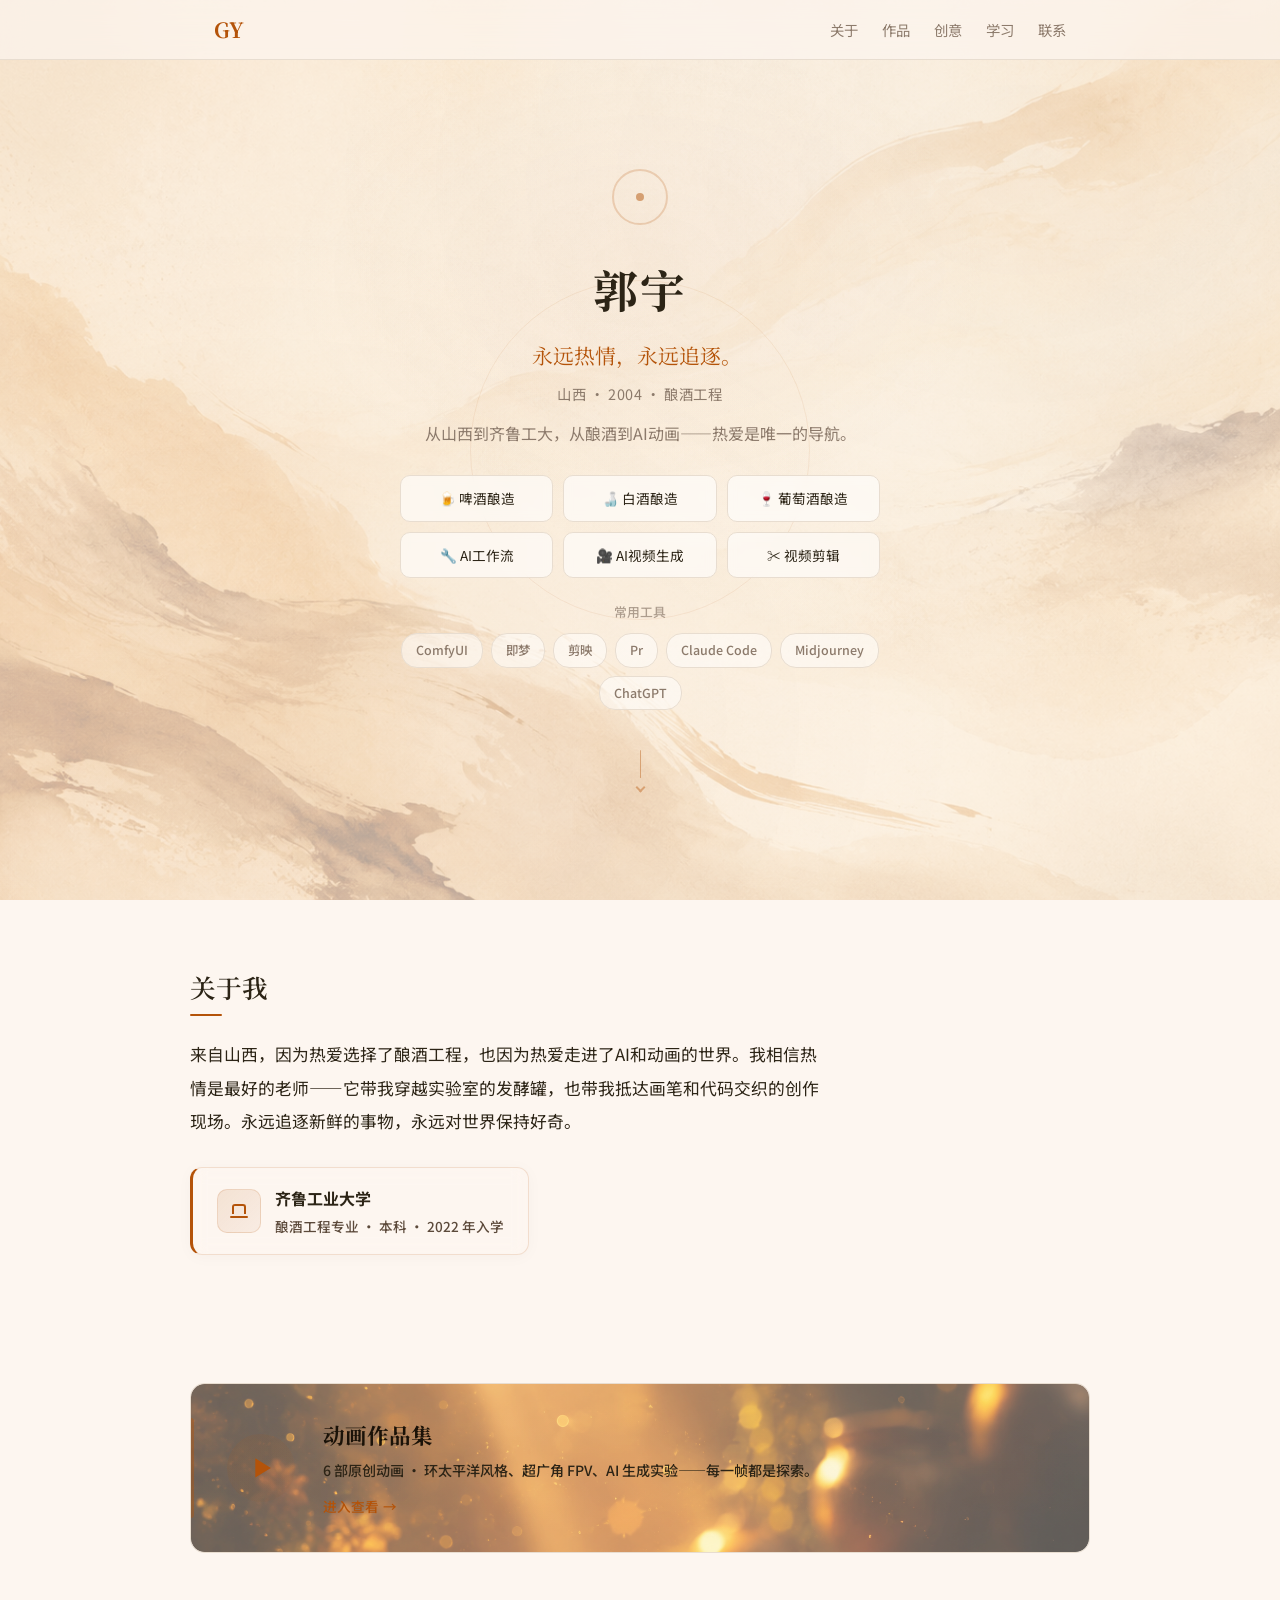
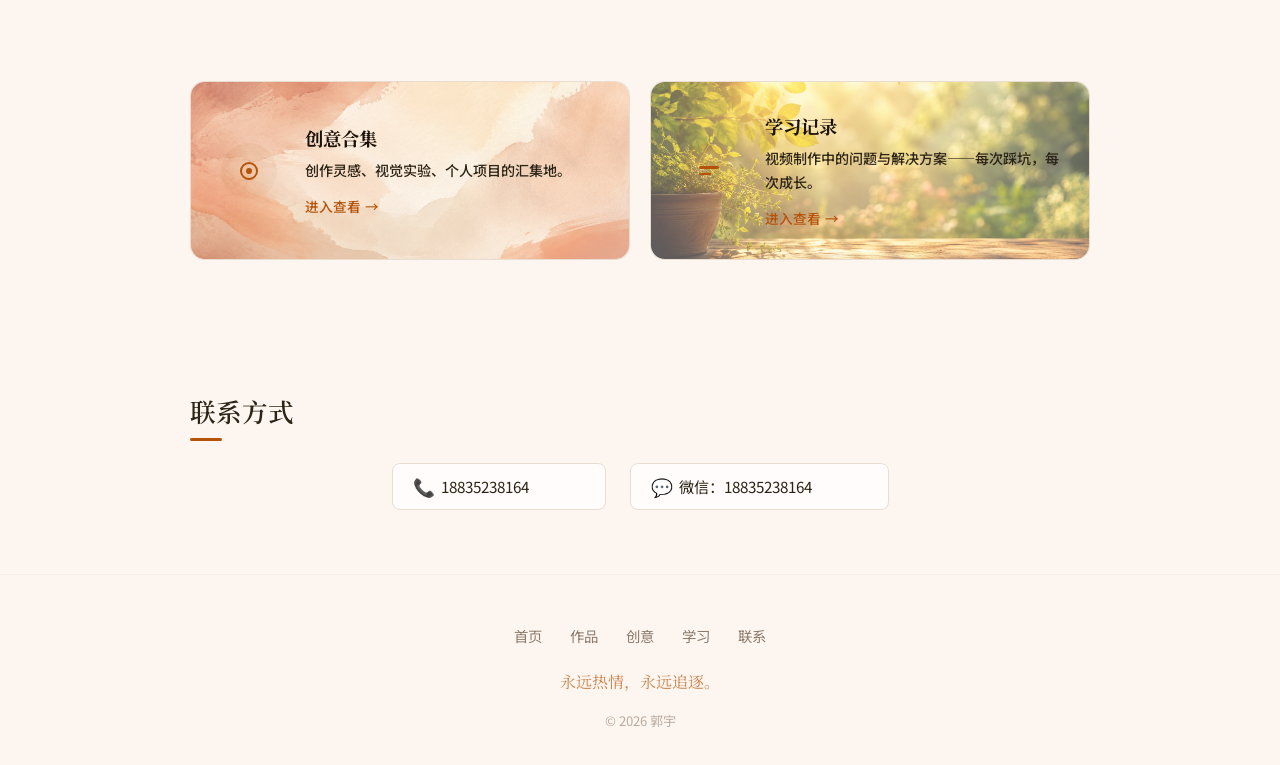
==== commit 4857da1f: "feat: add tools row below skills grid - 7 tool tags: ComfyUI, 即梦, 剪映, Pr, Claude Code, Midjourney, C" ====
--- a/index.html
+++ b/index.html
@@ -13,7 +13,7 @@
   <meta property="og:locale" content="zh_CN">
   <link rel="preconnect" href="https://fonts.googleapis.com">
   <link href="https://fonts.googleapis.com/css2?family=Noto+Sans+SC:wght@300;400;500;700&family=Noto+Serif+SC:wght@400;600;700&family=Inter:wght@300;400;500&display=swap" rel="stylesheet">
-  <link rel="stylesheet" href="css/style.css?v=25">
+  <link rel="stylesheet" href="css/style.css?v=28">
 </head>
 <body>
   <nav id="navbar">
@@ -36,14 +36,24 @@
       <h1 class="hero-name reveal">郭宇</h1>
       <p class="hero-tagline reveal">永远热情，永远追逐。</p>
       <p class="hero-meta reveal">山西 · 2004 · 酿酒工程</p>
-      <p class="hero-subtitle reveal">从山西到齐鲁工大，从酿酒到AI动画——热爱为我导航。</p>
+      <p class="hero-subtitle reveal">从山西到齐鲁工大，从酿酒到AI动画——热爱是唯一的导航。</p>
       <div class="hero-skills">
         <span class="hero-skill-tag reveal">🍺 啤酒酿造</span>
         <span class="hero-skill-tag reveal">🍶 白酒酿造</span>
         <span class="hero-skill-tag reveal">🍷 葡萄酒酿造</span>
-        <span class="hero-skill-tag reveal">🤖 即梦AI</span>
+        <span class="hero-skill-tag reveal">🔧 AI工作流</span>
         <span class="hero-skill-tag reveal">🎥 AI视频生成</span>
         <span class="hero-skill-tag reveal">✂️ 视频剪辑</span>
+      </div>
+      <p class="hero-tools-label reveal">常用工具</p>
+      <div class="hero-tools">
+        <span class="hero-tool-tag reveal">ComfyUI</span>
+        <span class="hero-tool-tag reveal">即梦</span>
+        <span class="hero-tool-tag reveal">剪映</span>
+        <span class="hero-tool-tag reveal">Pr</span>
+        <span class="hero-tool-tag reveal">Claude Code</span>
+        <span class="hero-tool-tag reveal">Midjourney</span>
+        <span class="hero-tool-tag reveal">ChatGPT</span>
       </div>
       <div class="hero-scroll-hint"><span></span></div>
     </div>
@@ -157,6 +167,6 @@
 
   <button id="back-to-top" aria-label="回到顶部">↑</button>
   <div class="toast" id="copy-toast">✓ 已复制到剪贴板</div>
-  <script src="js/main.js?v=25"></script>
+  <script src="js/main.js?v=28"></script>
 </body>
 </html>
--- a/css/style.css
+++ b/css/style.css
@@ -1076,6 +1076,16 @@
 .hero-skills .reveal:nth-child(5) { transition-delay: 0.74s; }
 .hero-skills .reveal:nth-child(6) { transition-delay: 0.80s; }
 
+.hero-tools-label.reveal { transition-delay: 0.84s; }
+
+.hero-tools .reveal:nth-child(1) { transition-delay: 0.90s; }
+.hero-tools .reveal:nth-child(2) { transition-delay: 0.90s; }
+.hero-tools .reveal:nth-child(3) { transition-delay: 0.94s; }
+.hero-tools .reveal:nth-child(4) { transition-delay: 0.98s; }
+.hero-tools .reveal:nth-child(5) { transition-delay: 1.02s; }
+.hero-tools .reveal:nth-child(6) { transition-delay: 1.06s; }
+.hero-tools .reveal:nth-child(7) { transition-delay: 1.10s; }
+
 /* ============================================
    Back to Top
    ============================================ */
@@ -1113,7 +1123,41 @@
   box-shadow: 0 6px 20px rgba(0,0,0,0.08);
 }
 
-/* Respect prefers-reduced-motion */
+.hero-tools-label {
+  font-size: 0.8rem;
+  color: var(--text-secondary);
+  margin-top: 22px;
+  margin-bottom: 10px;
+  font-weight: 500;
+  opacity: 0.7;
+}
+
+.hero-tools {
+  display: flex;
+  justify-content: center;
+  gap: 8px;
+  flex-wrap: wrap;
+  max-width: 520px;
+  margin: 0 auto;
+}
+
+.hero-tool-tag {
+  display: inline-block;
+  padding: 5px 14px;
+  background: rgba(255,255,255,0.5);
+  border: 1px solid var(--card-border);
+  border-radius: 16px;
+  font-size: 0.78rem;
+  color: var(--text-secondary);
+  font-weight: 500;
+  transition: all 0.2s;
+}
+
+.hero-tool-tag:hover {
+  border-color: var(--accent);
+  color: var(--accent);
+  background: rgba(255,255,255,0.8);
+}
 @media (prefers-reduced-motion: reduce) {
   .reveal {
     opacity: 1;
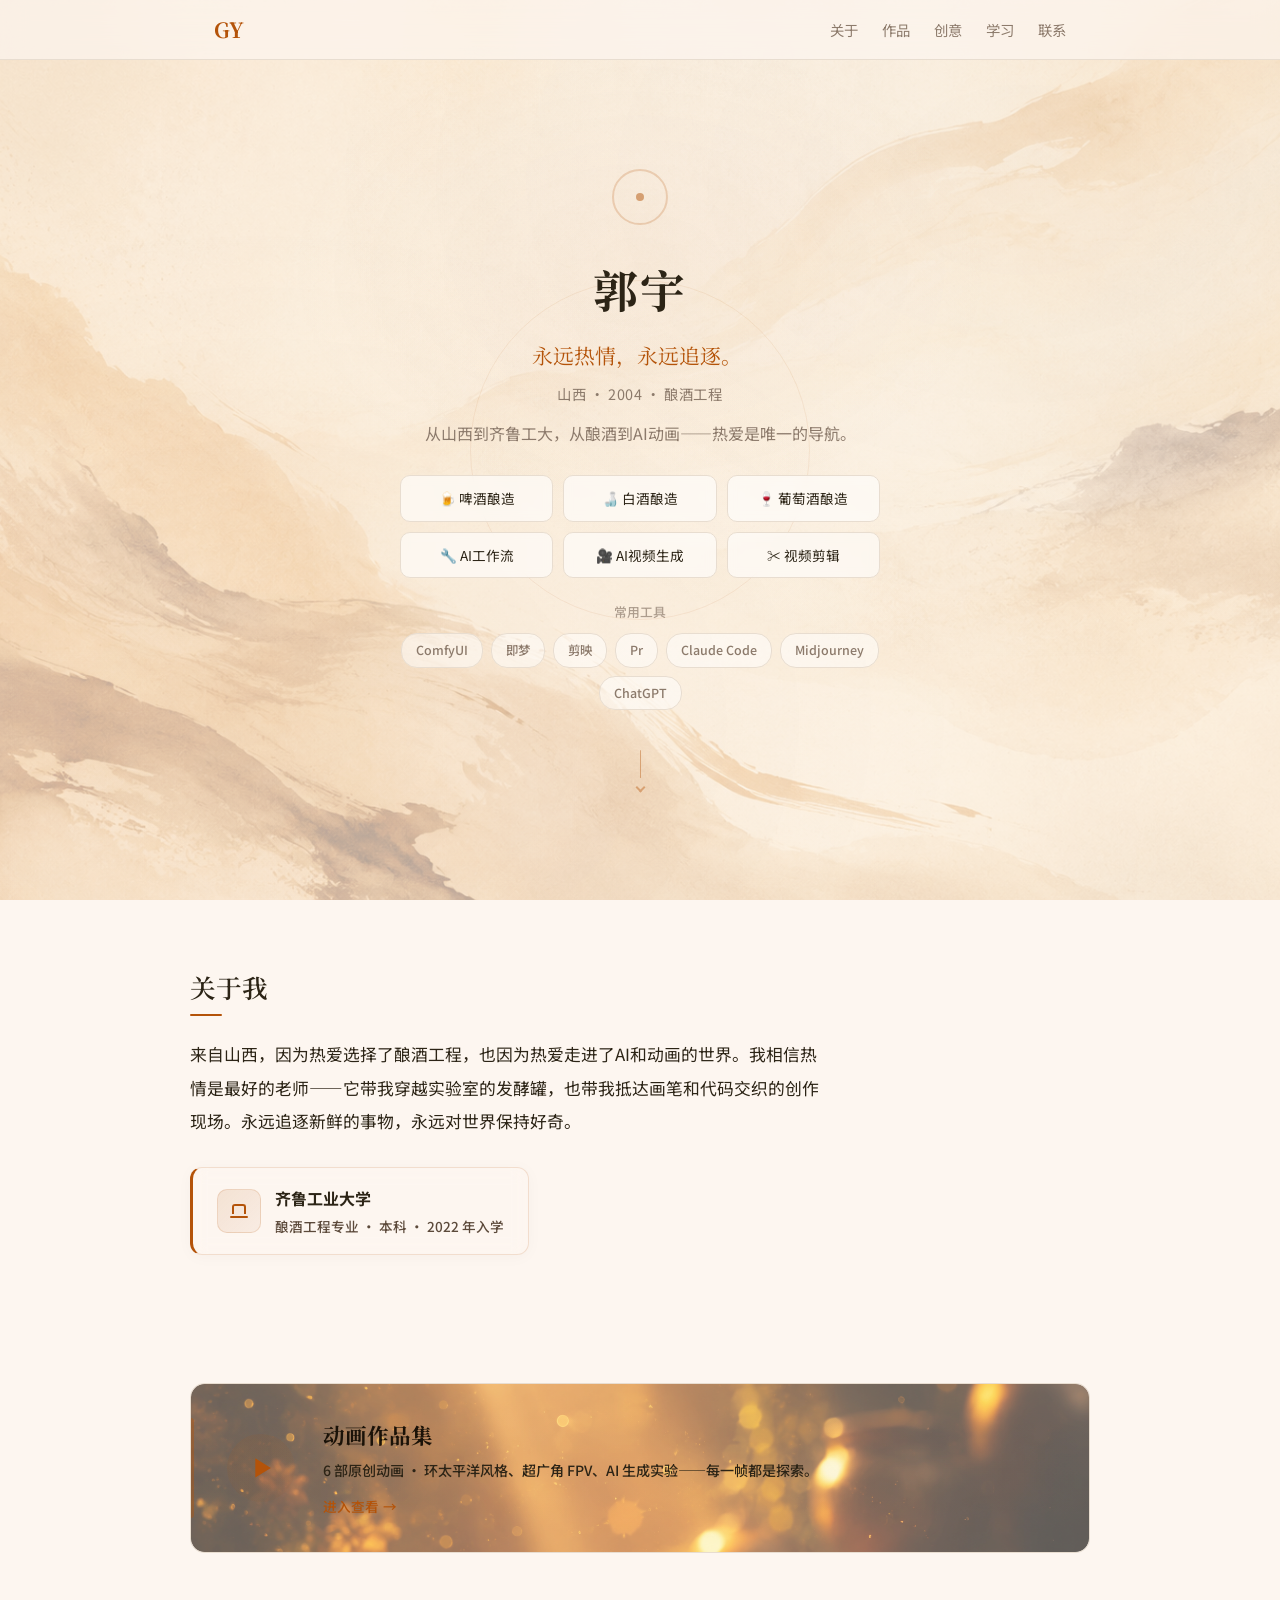
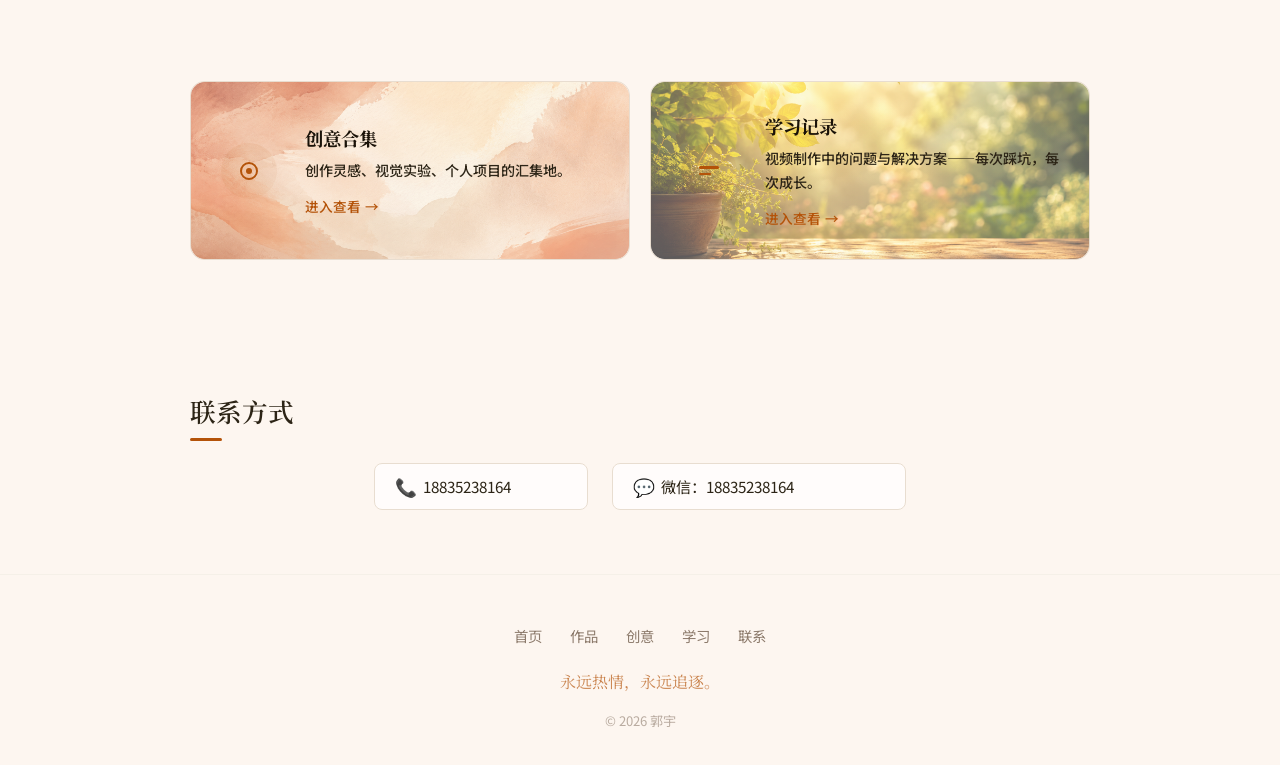
==== commit d9665dca: "feat: WeChat button now opens QR modal with copy button inside - Click WeChat → QR code overlay with" ====
--- a/index.html
+++ b/index.html
@@ -13,7 +13,7 @@
   <meta property="og:locale" content="zh_CN">
   <link rel="preconnect" href="https://fonts.googleapis.com">
   <link href="https://fonts.googleapis.com/css2?family=Noto+Sans+SC:wght@300;400;500;700&family=Noto+Serif+SC:wght@400;600;700&family=Inter:wght@300;400;500&display=swap" rel="stylesheet">
-  <link rel="stylesheet" href="css/style.css?v=28">
+  <link rel="stylesheet" href="css/style.css?v=30">
 </head>
 <body>
   <nav id="navbar">
@@ -141,10 +141,10 @@
             <span>18835238164</span>
             <span class="contact-copy-hint">点击复制</span>
           </button>
-          <button class="contact-link" data-copy="18835238164">
+          <button class="contact-link" id="btn-wechat" data-wechat="18835238164">
             <span class="contact-link-icon">💬</span>
             <span>微信：18835238164</span>
-            <span class="contact-copy-hint">点击复制</span>
+            <span class="contact-copy-hint">点击扫码 / 复制</span>
           </button>
         </div>
       </div>
@@ -166,7 +166,17 @@
   </footer>
 
   <button id="back-to-top" aria-label="回到顶部">↑</button>
+  <!-- WeChat QR modal -->
+  <div class="qr-overlay" id="qr-overlay">
+    <div class="qr-modal">
+      <div class="qr-close" id="qr-close">&times;</div>
+      <h3>扫码添加微信</h3>
+      <img src="images/wechat-qr.png" alt="微信二维码" class="qr-img">
+      <p class="qr-hint">或</p>
+      <button class="qr-copy-btn" id="qr-copy-btn">📋 复制微信号</button>
+    </div>
+  </div>
   <div class="toast" id="copy-toast">✓ 已复制到剪贴板</div>
-  <script src="js/main.js?v=28"></script>
+  <script src="js/main.js?v=30"></script>
 </body>
 </html>
--- a/css/style.css
+++ b/css/style.css
@@ -750,6 +750,87 @@
   transition: all 0.35s cubic-bezier(0.22, 0.61, 0.36, 1);
   pointer-events: none;
   z-index: 200;
+}
+
+/* QR Code Modal */
+.qr-overlay {
+  position: fixed;
+  inset: 0;
+  background: rgba(0,0,0,0.5);
+  z-index: 300;
+  display: flex;
+  align-items: center;
+  justify-content: center;
+  opacity: 0;
+  pointer-events: none;
+  transition: opacity 0.3s;
+}
+
+.qr-overlay.qr-open {
+  opacity: 1;
+  pointer-events: auto;
+}
+
+.qr-modal {
+  background: var(--bg);
+  border-radius: 16px;
+  padding: 32px;
+  text-align: center;
+  position: relative;
+  max-width: 340px;
+  width: 90%;
+  box-shadow: 0 20px 60px rgba(0,0,0,0.15);
+}
+
+.qr-close {
+  position: absolute;
+  top: 12px;
+  right: 16px;
+  font-size: 1.5rem;
+  color: var(--text-secondary);
+  cursor: pointer;
+  line-height: 1;
+}
+
+.qr-close:hover { color: var(--text); }
+
+.qr-modal h3 {
+  font-family: var(--font-serif);
+  font-size: 1.1rem;
+  margin-bottom: 16px;
+  color: var(--text);
+}
+
+.qr-img {
+  width: 240px;
+  height: 240px;
+  border-radius: 8px;
+  border: 1px solid var(--card-border);
+}
+
+.qr-hint {
+  margin-top: 12px;
+  font-size: 0.82rem;
+  color: var(--text-secondary);
+}
+
+.qr-copy-btn {
+  margin-top: 10px;
+  padding: 10px 28px;
+  background: var(--accent);
+  color: #fff;
+  border: none;
+  border-radius: 20px;
+  font-size: 0.9rem;
+  font-family: inherit;
+  cursor: pointer;
+  transition: all 0.2s;
+}
+
+.qr-copy-btn:hover {
+  background: #92400e;
+  transform: translateY(-1px);
+  box-shadow: 0 4px 14px rgba(180,83,9,0.3);
 }
 
 .toast.toast-show {
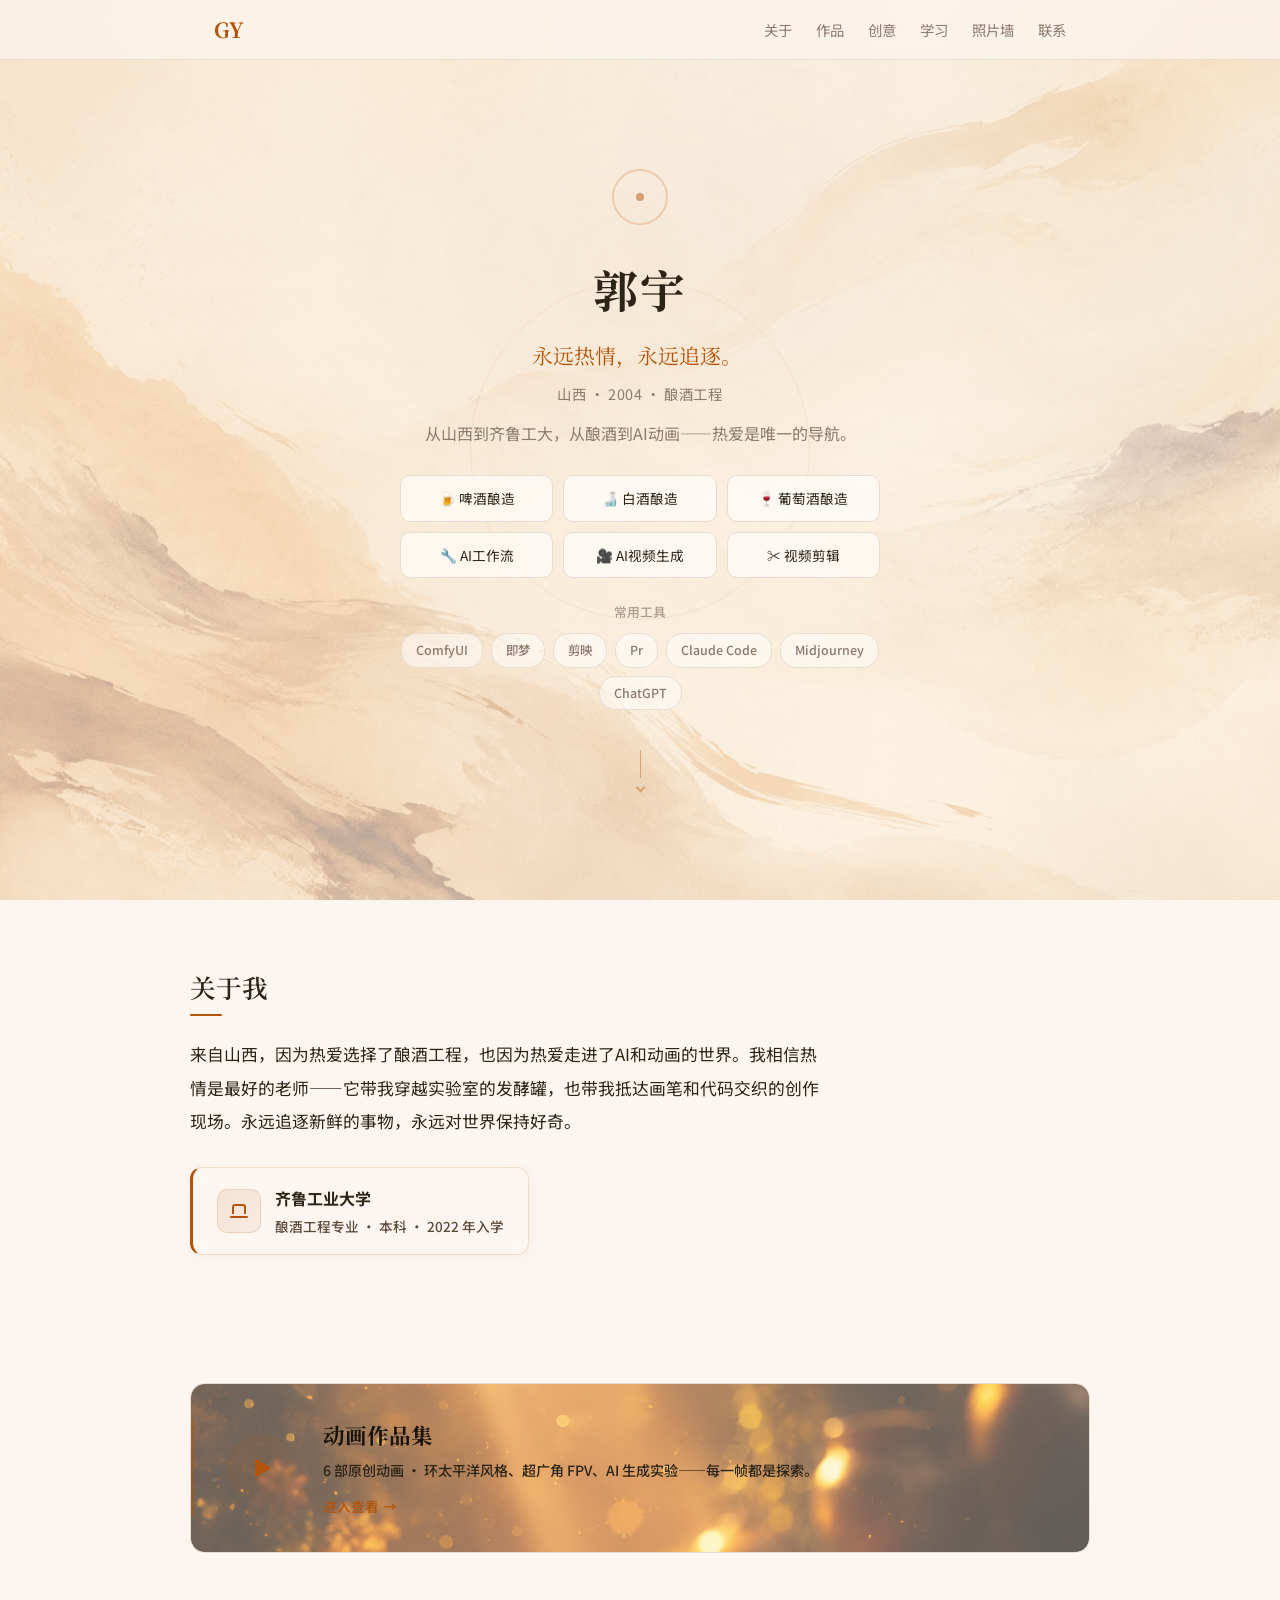
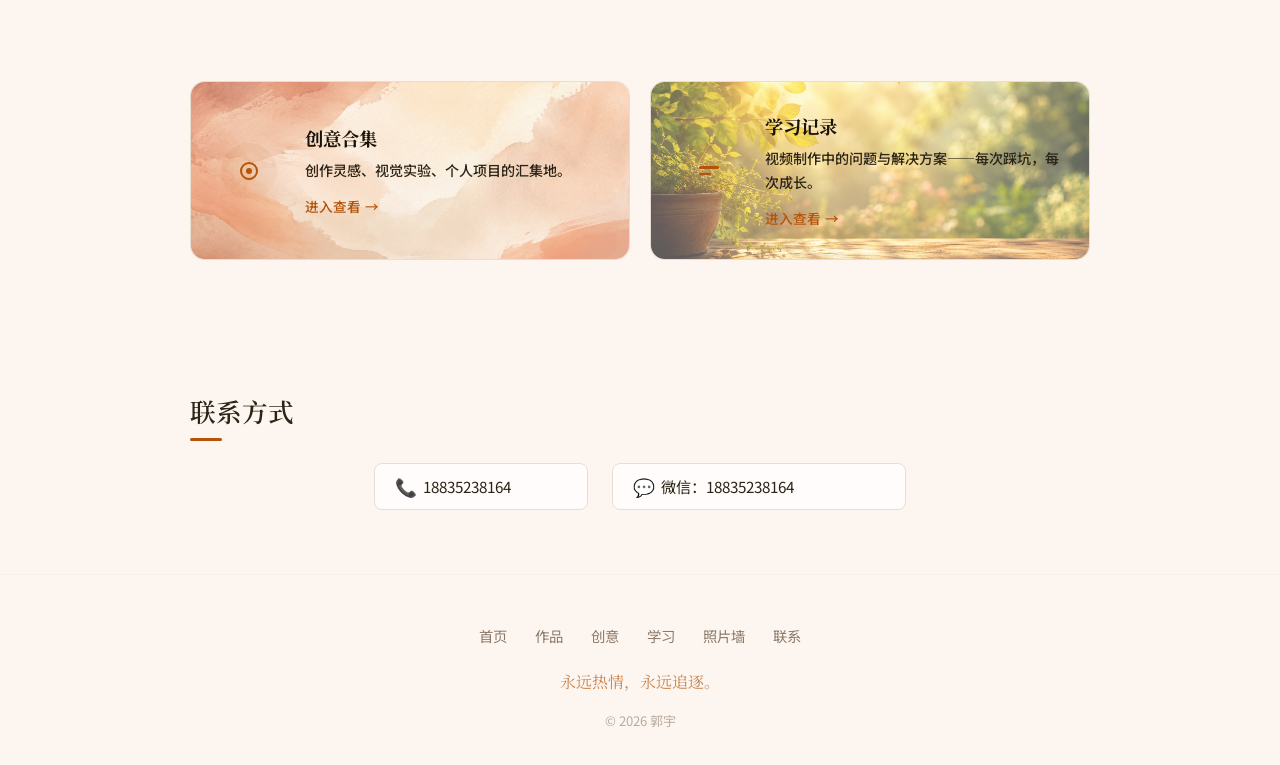
==== commit 551b6c25: "feat: add photo wall (gallery) page - New gallery.html with photo grid and lightbox - data/gallery.j" ====
--- a/index.html
+++ b/index.html
@@ -24,6 +24,7 @@
         <a href="works.html">作品</a>
         <a href="creative.html">创意</a>
         <a href="learning.html">学习</a>
+        <a href="gallery.html">照片墙</a>
         <a href="#contact">联系</a>
       </div>
     </div>
@@ -158,6 +159,7 @@
         <a href="works.html">作品</a>
         <a href="creative.html">创意</a>
         <a href="learning.html">学习</a>
+        <a href="gallery.html">照片墙</a>
         <a href="#contact">联系</a>
       </div>
       <p class="footer-tagline">永远热情，永远追逐。</p>
--- a/css/style.css
+++ b/css/style.css
@@ -594,6 +594,179 @@
   color: var(--text-secondary);
 }
 
+/* Video creation story */
+.work-story {
+  padding: 14px 16px 16px;
+  border-top: 1px solid var(--divider);
+  font-size: 0.84rem;
+  color: var(--text-secondary);
+  line-height: 1.7;
+}
+
+.story-tools strong,
+.story-process strong {
+  color: var(--accent);
+  font-weight: 600;
+}
+
+.story-tool-tag {
+  display: inline-block;
+  padding: 1px 10px;
+  border: 1px solid var(--card-border);
+  border-radius: 10px;
+  font-size: 0.76rem;
+  color: var(--text);
+  margin: 0 2px 4px;
+}
+
+.story-process {
+  margin-top: 8px;
+}
+
+.story-link {
+  display: inline-block;
+  margin-top: 8px;
+  font-size: 0.82rem;
+  color: var(--accent);
+  text-decoration: none;
+}
+
+.story-link:hover {
+  text-decoration: underline;
+}
+
+.story-notes {
+  margin-top: 8px;
+  color: var(--text-secondary);
+  font-style: italic;
+}
+
+/* Video Lightbox */
+.video-lightbox {
+  position: fixed;
+  inset: 0;
+  z-index: 999;
+  display: flex;
+  align-items: center;
+  justify-content: center;
+  pointer-events: none;
+  opacity: 0;
+  transition: opacity 0.35s;
+}
+.video-lightbox.open { opacity: 1; pointer-events: auto; }
+.video-lightbox-bg {
+  position: absolute;
+  inset: 0;
+  background: rgba(0,0,0,0.85);
+  backdrop-filter: blur(8px);
+}
+.video-lightbox-close {
+  position: absolute;
+  top: 20px; right: 28px;
+  z-index: 2;
+  background: none;
+  border: none;
+  color: #fff;
+  font-size: 2.2rem;
+  cursor: pointer;
+  opacity: 0.7;
+}
+.video-lightbox-close:hover { opacity: 1; }
+.video-lightbox video {
+  position: relative;
+  z-index: 1;
+  max-width: 90vw;
+  max-height: 85vh;
+  border-radius: 8px;
+  box-shadow: 0 20px 60px rgba(0,0,0,0.4);
+}
+
+/* ============================================
+   Gallery (Photo Wall)
+   ============================================ */
+
+.gallery-grid {
+  display: grid;
+  grid-template-columns: repeat(auto-fill, minmax(260px, 1fr));
+  gap: 16px;
+}
+
+.gallery-item {
+  border-radius: 12px;
+  overflow: hidden;
+  cursor: pointer;
+  transition: transform 0.3s, box-shadow 0.3s;
+}
+
+.gallery-item:hover {
+  transform: translateY(-3px);
+  box-shadow: 0 8px 24px rgba(0,0,0,0.1);
+}
+
+.gallery-item img {
+  width: 100%;
+  height: 220px;
+  object-fit: cover;
+  display: block;
+}
+
+.gallery-caption {
+  padding: 10px 14px;
+  font-size: 0.82rem;
+  color: var(--text-secondary);
+  background: var(--card-bg);
+}
+
+/* Photo lightbox */
+.photo-lightbox {
+  position: fixed;
+  inset: 0;
+  z-index: 999;
+  display: flex;
+  align-items: center;
+  justify-content: center;
+  pointer-events: none;
+  opacity: 0;
+  transition: opacity 0.35s;
+}
+
+.photo-lightbox.open {
+  opacity: 1;
+  pointer-events: auto;
+}
+
+.photo-lightbox-bg {
+  position: absolute;
+  inset: 0;
+  background: rgba(0,0,0,0.88);
+  backdrop-filter: blur(8px);
+}
+
+.photo-lightbox-close {
+  position: absolute;
+  top: 20px;
+  right: 28px;
+  z-index: 2;
+  background: none;
+  border: none;
+  color: #fff;
+  font-size: 2.2rem;
+  cursor: pointer;
+  opacity: 0.7;
+  transition: opacity 0.2s;
+}
+
+.photo-lightbox-close:hover { opacity: 1; }
+
+.photo-lightbox img {
+  position: relative;
+  z-index: 1;
+  max-width: 90vw;
+  max-height: 85vh;
+  border-radius: 8px;
+  box-shadow: 0 20px 60px rgba(0,0,0,0.4);
+}
+
 /* ============================================
    Creative & Learning
    ============================================ */
@@ -634,7 +807,8 @@
   margin-bottom: 4px;
 }
 
-.creative-card-body p {
+.creative-card-body p,
+.creative-desc p {
   font-size: 0.85rem;
   color: var(--text-secondary);
   line-height: 1.6;
@@ -650,19 +824,47 @@
   background: var(--card-bg);
   backdrop-filter: var(--glass-blur);
   border: 1px solid var(--card-border);
-  border-radius: 12px;
-  padding: 20px 24px;
+  border-left: 3px solid var(--accent);
+  border-radius: 0 12px 12px 0;
+  padding: 24px 28px;
 }
 
 .learning-item .problem {
-  font-weight: 500;
-  color: var(--accent);
-  margin-bottom: 8px;
+  font-family: var(--font-serif);
+  font-size: 1.05rem;
+  font-weight: 600;
+  color: var(--accent);
+  margin-bottom: 16px;
+  padding-bottom: 12px;
+  border-bottom: 1px solid var(--divider);
 }
 
 .learning-item .solution {
   color: var(--text);
   line-height: 1.8;
+}
+
+.learning-item .solution p {
+  margin-bottom: 10px;
+}
+
+.learning-item .solution p:last-child {
+  margin-bottom: 0;
+}
+
+.learning-item .solution h5,
+.creative-desc h5 {
+  font-family: var(--font-sans);
+  font-size: 0.82rem;
+  font-weight: 700;
+  color: var(--accent);
+  margin: 14px 0 6px 0;
+  letter-spacing: 0.03em;
+}
+
+.learning-item .solution h5:first-child,
+.creative-desc h5:first-child {
+  margin-top: 0;
 }
 
 .learning-item .date {
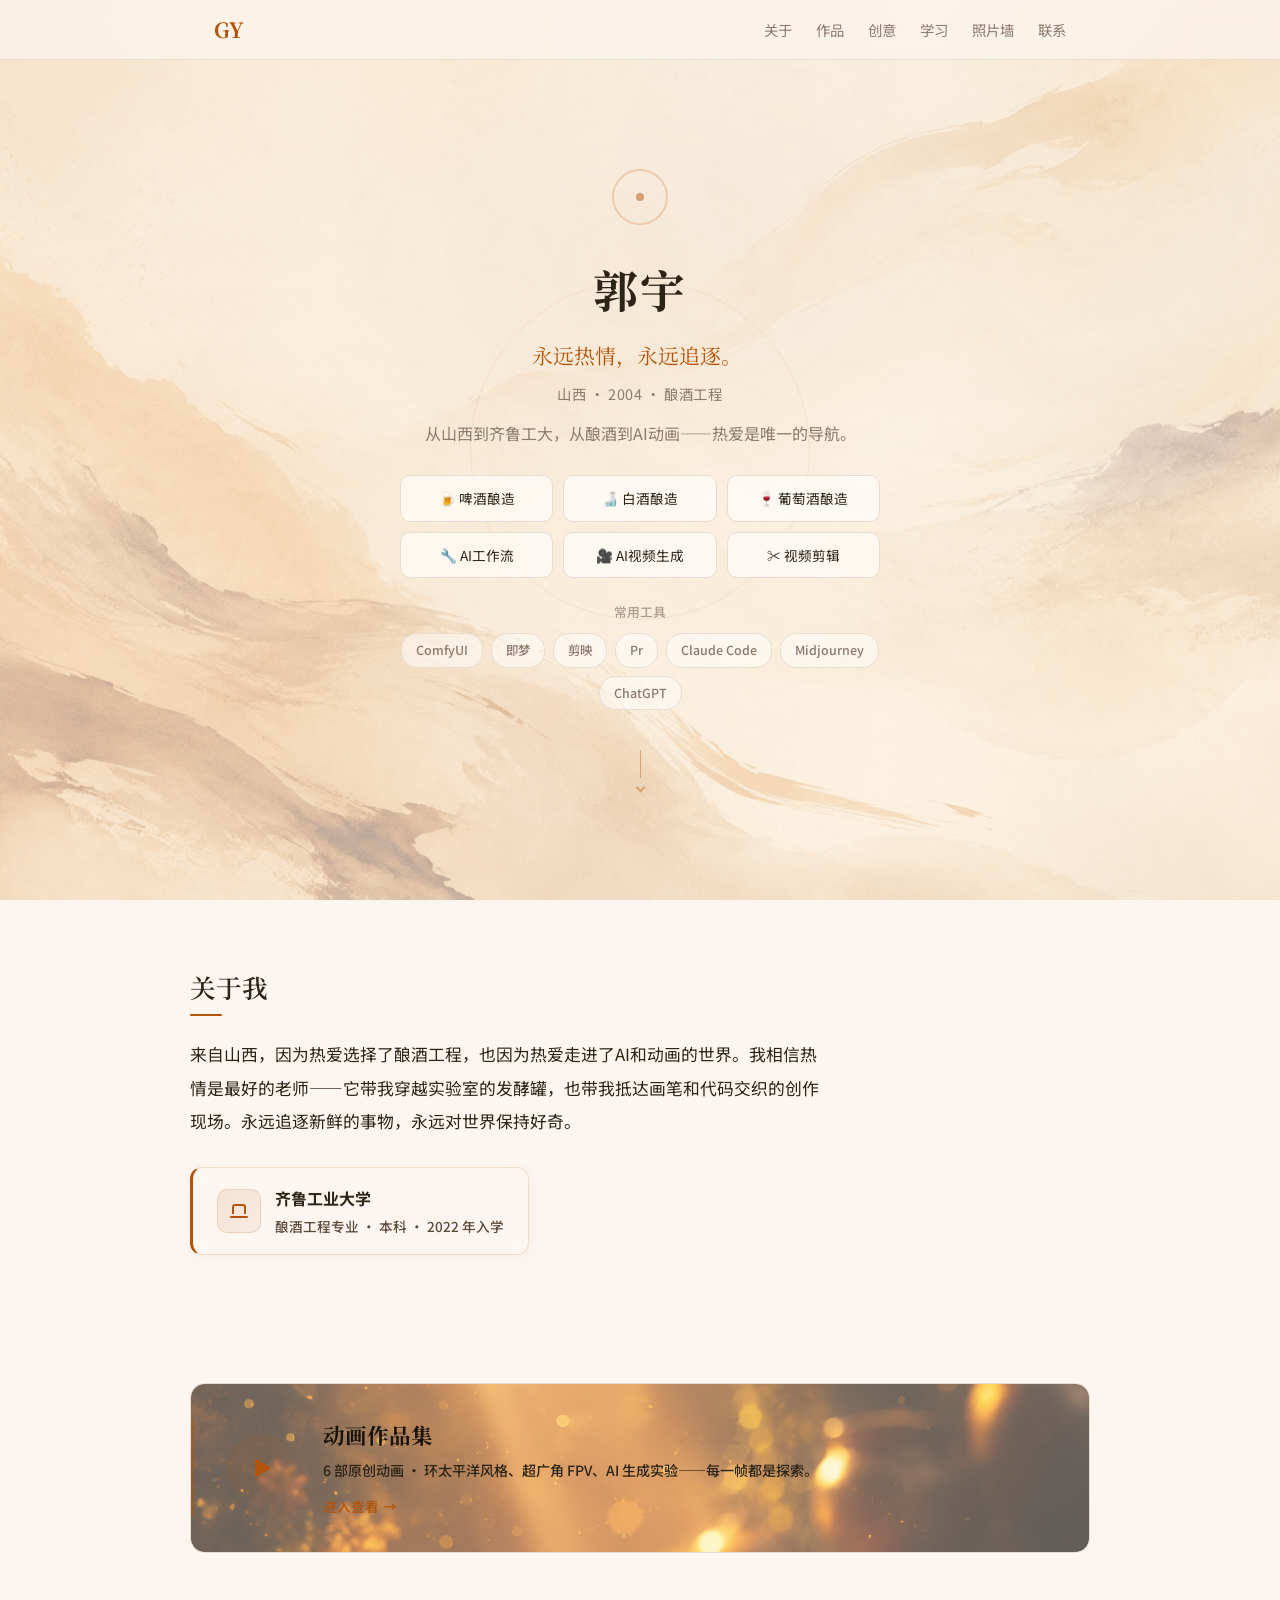
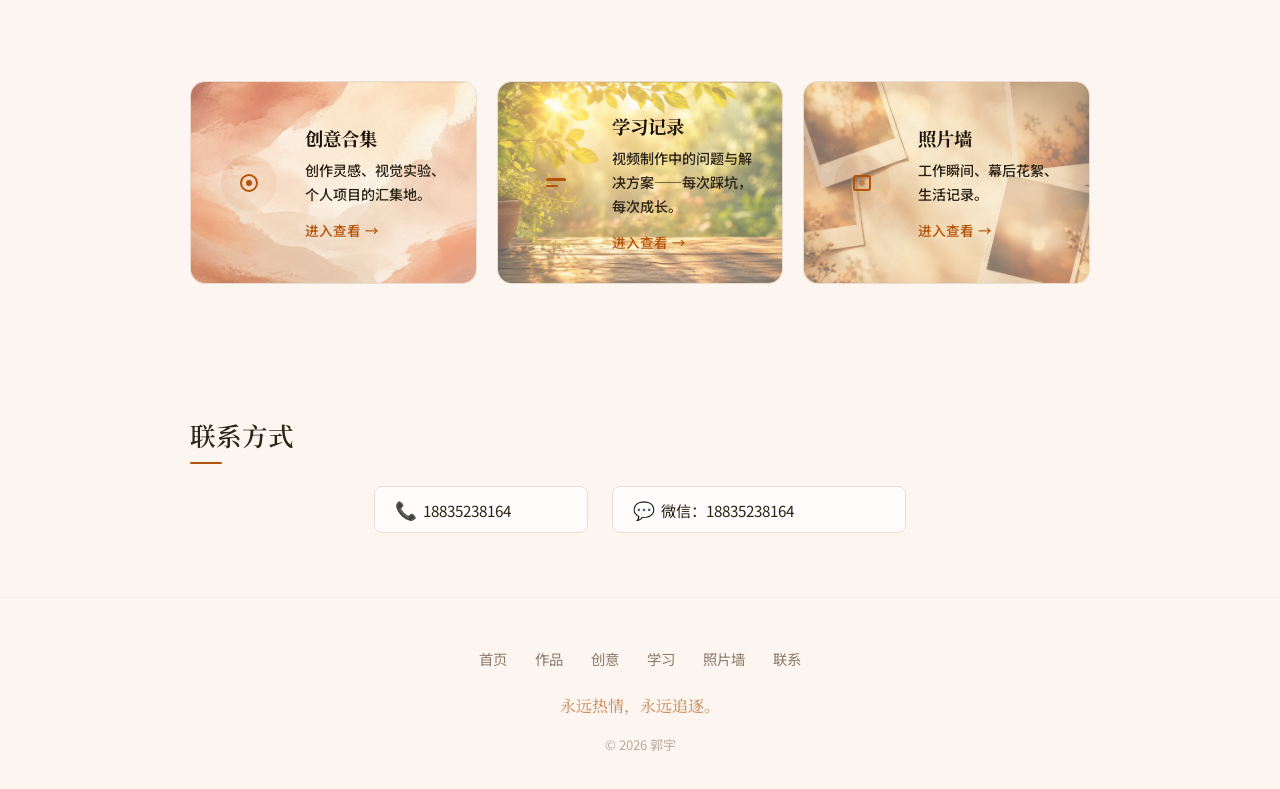
==== commit 1b53cb43: "feat: add gallery card to homepage, match 3-column layout - Gallery entry card next to creative and " ====
--- a/index.html
+++ b/index.html
@@ -13,7 +13,7 @@
   <meta property="og:locale" content="zh_CN">
   <link rel="preconnect" href="https://fonts.googleapis.com">
   <link href="https://fonts.googleapis.com/css2?family=Noto+Sans+SC:wght@300;400;500;700&family=Noto+Serif+SC:wght@400;600;700&family=Inter:wght@300;400;500&display=swap" rel="stylesheet">
-  <link rel="stylesheet" href="css/style.css?v=30">
+  <link rel="stylesheet" href="css/style.css?v=31">
 </head>
 <body>
   <nav id="navbar">
@@ -98,7 +98,7 @@
     </div>
   </section>
 
-  <!-- 创意 + 学习 并排 -->
+  <!-- 创意 + 学习 + 照片墙 三列 -->
   <section id="creative" class="section">
     <div class="container">
       <div class="entry-row">
@@ -125,6 +125,19 @@
           <div class="entry-body">
             <h3>学习记录</h3>
             <p>视频制作中的问题与解决方案——每次踩坑，每次成长。</p>
+            <span class="entry-arrow">进入查看 <span class="arrow">→</span></span>
+          </div>
+        </a>
+        <a href="gallery.html" class="section-entry reveal">
+          <div class="entry-bg" style="background-image: url('images/bg-gallery.png')"></div>
+          <div class="entry-visual">
+            <div class="entry-icon-circle">
+              <div class="entry-icon-shape icon-gallery"></div>
+            </div>
+          </div>
+          <div class="entry-body">
+            <h3>照片墙</h3>
+            <p>工作瞬间、幕后花絮、生活记录。</p>
             <span class="entry-arrow">进入查看 <span class="arrow">→</span></span>
           </div>
         </a>
@@ -179,6 +192,6 @@
     </div>
   </div>
   <div class="toast" id="copy-toast">✓ 已复制到剪贴板</div>
-  <script src="js/main.js?v=30"></script>
+  <script src="js/main.js?v=31"></script>
 </body>
 </html>
--- a/css/style.css
+++ b/css/style.css
@@ -341,7 +341,7 @@
 
 .entry-row {
   display: grid;
-  grid-template-columns: 1fr 1fr;
+  grid-template-columns: 1fr 1fr 1fr;
   gap: 20px;
 }
 
@@ -1232,6 +1232,27 @@
 .icon-learning::before { width: 20px; }
 .icon-learning::after  { width: 12px; }
 
+.icon-gallery {
+  width: 18px;
+  height: 16px;
+  border: 2.5px solid var(--accent);
+  border-radius: 3px;
+  position: relative;
+}
+.icon-gallery::after {
+  content: '';
+  position: absolute;
+  top: 3px;
+  left: 50%;
+  transform: translateX(-50%);
+  width: 6px;
+  height: 6px;
+  border: 2.5px solid var(--accent);
+  border-radius: 50%;
+  background: var(--accent);
+  opacity: 0.5;
+}
+
 /* Text body */
 .entry-body {
   flex: 1;
@@ -1276,6 +1297,13 @@
 
 .section-entry:hover .entry-arrow .arrow {
   transform: translateX(3px);
+}
+
+@media (max-width: 860px) {
+  .entry-row {
+    grid-template-columns: 1fr 1fr;
+    gap: 16px;
+  }
 }
 
 @media (max-width: 640px) {
